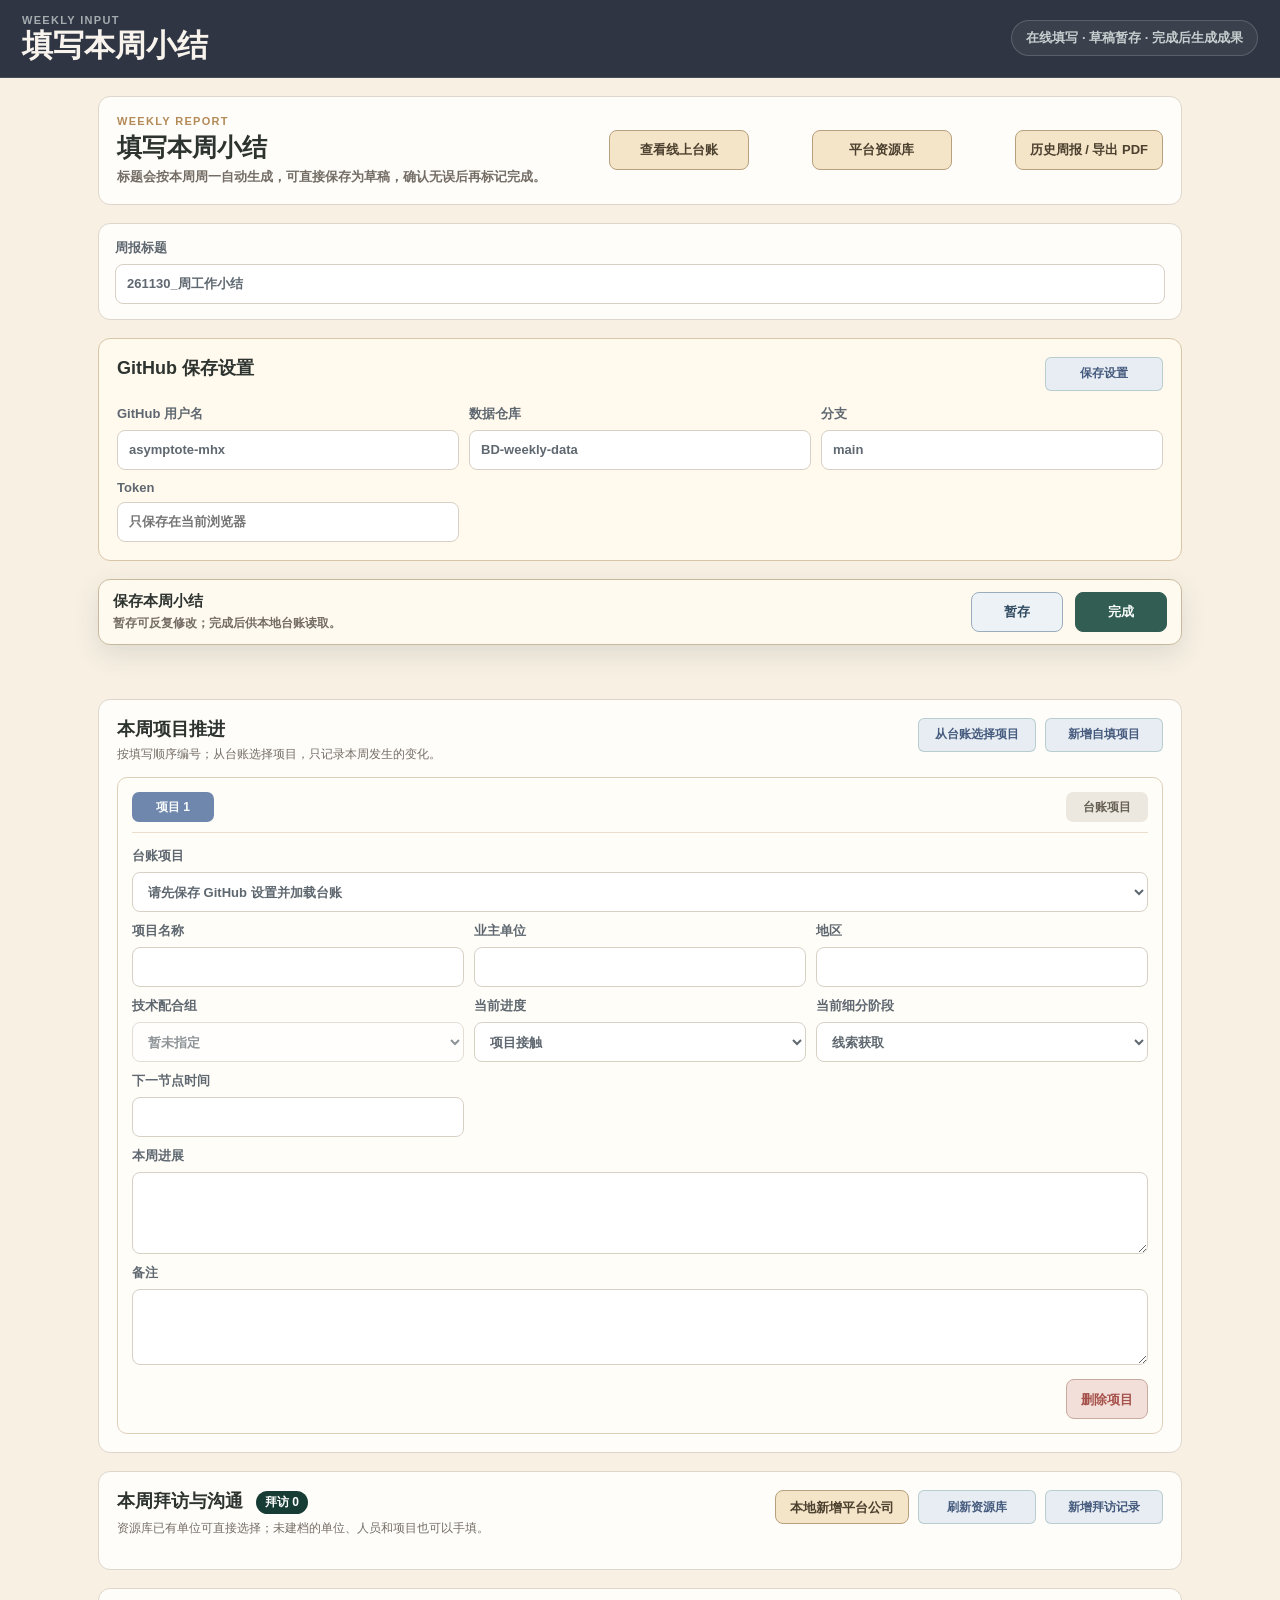
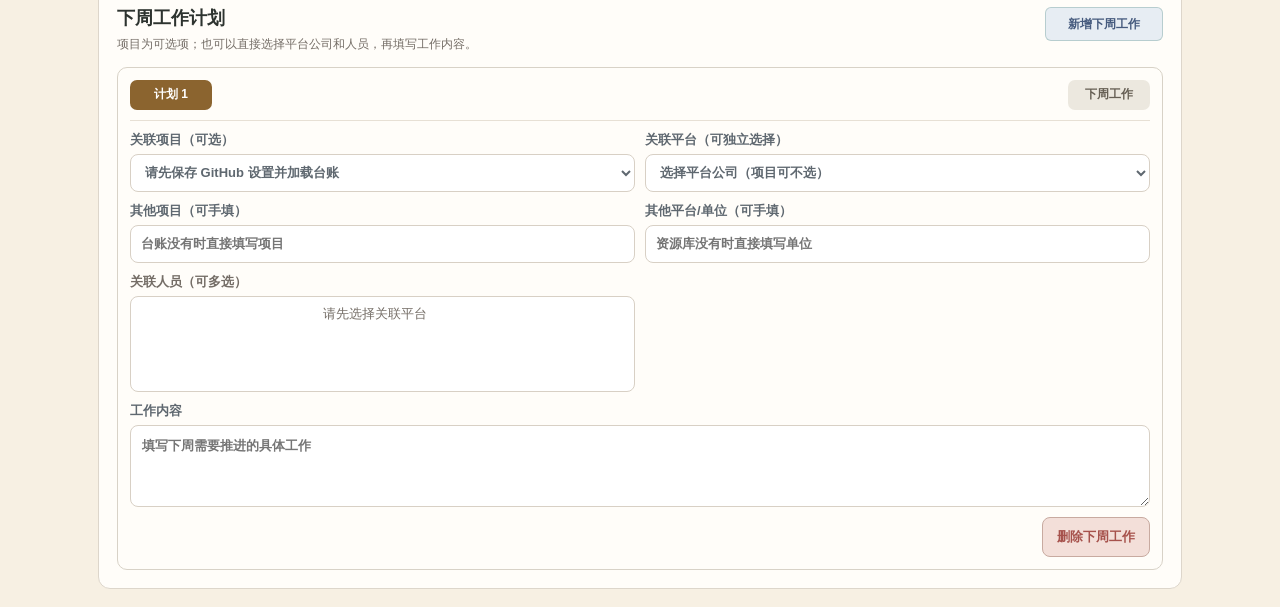
==== index.html @ ddab3a2d "chore: sync GitHub Pages files" ====
<!doctype html>
<html lang="zh-CN">
<head>
  <meta charset="utf-8">
  <meta name="viewport" content="width=device-width, initial-scale=1">
  <title>填写本周小结</title>
  <link rel="stylesheet" href="styles.css?v=20260827-visit-count-1">
</head>
<body class="weekly-input-page">
  <header class="app-topbar">
    <div>
      <p>Weekly Input</p>
      <strong>填写本周小结</strong>
    </div>
    <span>在线填写 · 草稿暂存 · 完成后生成成果</span>
  </header>

  <main class="weekly-page-shell">
    <section id="weeklyInputPanel" class="weekly-input-panel">
      <div class="weekly-input-header">
        <div>
          <p class="eyebrow">Weekly Report</p>
          <h1>填写本周小结</h1>
          <span>标题会按本周周一自动生成，可直接保存为草稿，确认无误后再标记完成。</span>
        </div>
        <a href="ledger.html" class="weekly-action-link">查看线上台账</a>
        <a href="resources.html" class="weekly-action-link">平台资源库</a>
        <a href="reports.html" class="weekly-action-link">历史周报 / 导出 PDF</a>
      </div>

      <label class="weekly-title-label">周报标题<input id="weeklyTitleInput" autocomplete="off"></label>

      <section id="githubSettingsPanel" class="weekly-form-section github-settings-panel">
        <div class="structured-header">
          <h2>GitHub 保存设置</h2>
          <button id="saveGithubSettingsButton" type="button">保存设置</button>
        </div>
        <div class="github-settings-grid">
          <label>GitHub 用户名<input id="githubOwnerInput" value="asymptote-mhx" autocomplete="username"></label>
          <label>数据仓库<input id="githubRepoInput" value="BD-weekly-data" autocomplete="off"></label>
          <label>分支<input id="githubBranchInput" value="main" autocomplete="off"></label>
          <label class="full-width">Token<input id="githubTokenInput" type="password" autocomplete="off" placeholder="只保存在当前浏览器"></label>
        </div>
      </section>

      <div class="weekly-form-actions">
        <div>
          <strong>保存本周小结</strong>
          <span>暂存可反复修改；完成后供本地台账读取。</span>
        </div>
        <button id="saveWeeklyDraftButton" type="button">暂存</button>
        <button id="completeWeeklyButton" type="button">完成</button>
      </div>
      <div id="weeklyFormResult" class="weekly-result" aria-live="polite"></div>

      <section class="weekly-form-section">
        <div class="structured-header">
          <div><h2>本周项目推进</h2><p>按填写顺序编号；从台账选择项目，只记录本周发生的变化。</p></div>
          <button id="addLedgerWeeklyProjectButton" type="button">从台账选择项目</button>
          <button id="addCustomWeeklyProjectButton" type="button">新增自填项目</button>
        </div>
        <div id="weeklyProjectRows" class="weekly-rows"></div>
      </section>

      <section class="weekly-form-section">
        <div class="structured-header">
          <div><h2>本周拜访与沟通 <span id="weeklyVisitCount" class="weekly-count-badge">拜访 0</span></h2><p>资源库已有单位可直接选择；未建档的单位、人员和项目也可以手填。</p></div>
          <a id="newPlatformCompanyLink" class="weekly-action-link" href="http://127.0.0.1:8798/resources.html" target="_blank" rel="noopener">本地新增平台公司</a>
          <button id="refreshWeeklyResourcesButton" type="button">刷新资源库</button>
          <button id="addWeeklyVisitButton" type="button">新增拜访记录</button>
        </div>
        <div id="weeklyVisitRows" class="weekly-rows"></div>
      </section>

      <section class="weekly-form-section">
        <div class="structured-header">
          <div><h2>下周工作计划</h2><p>项目为可选项；也可以直接选择平台公司和人员，再填写工作内容。</p></div>
          <button id="addWeeklyPlanButton" type="button">新增下周工作</button>
        </div>
        <div id="weeklyPlanRows" class="weekly-rows"></div>
      </section>
    </section>
  </main>

  <script src="platform_sorting.js?v=20260827-province-groups-1"></script>
  <script src="weekly_input.js?v=20260913-independent-project-1"></script>
</body>
</html>
---- styles.css ----
* {
  box-sizing: border-box;
}

:root {
  --bg: #f3f0ea;
  --bg-deep: #2f3542;
  --panel: #ffffff;
  --panel-soft: #f8fbff;
  --line: #d8d0c5;
  --line-strong: #a99f93;
  --text: #2d332f;
  --muted: #746d66;
  --accent: #6f86ad;
  --accent-strong: #465b7e;
  --accent-soft: #e7edf3;
  --gold: #b38a58;
  --contact: #6f86ad;
  --plan: #7f9c7a;
  --bid: #c9856b;
  --service: #9a7aa0;
  --danger: #a6524c;
  --warning: #b98958;
  --shadow: 0 24px 80px rgb(47 53 66 / 0.16);
  --shadow-soft: 0 12px 34px rgb(47 53 66 / 0.12);
}

body {
  margin: 0;
  height: 100vh;
  min-height: 100vh;
  overflow: hidden;
  background: var(--bg);
  color: var(--text);
  font-family: "Microsoft YaHei UI", "Microsoft YaHei", "PingFang SC", "Noto Sans SC", Arial, sans-serif;
  letter-spacing: 0;
}

/* Editable platform resource library */
.resource-page{overflow:hidden}.resource-shell{max-width:1500px;height:calc(100vh - 76px);margin:0 auto;padding:24px;display:flex;flex-direction:column;overflow:hidden}.resource-hero,.company-heading,.resource-section>header{display:flex;align-items:center;justify-content:space-between;gap:18px}.resource-hero{margin-bottom:18px}.resource-hero h1,.company-heading h2{margin:4px 0 6px}.resource-hero-actions{display:flex;align-items:flex-end;justify-content:flex-end;flex-wrap:wrap;gap:8px}.online-resource-actions{max-width:920px}.resource-token-field{display:grid;gap:5px;color:#706d65;font-size:12px}.resource-token-field input{min-width:150px;padding:9px 10px}.resource-token-field.short-field input{min-width:80px;width:90px}.resource-hero-actions button{width:auto;min-height:39px;white-space:nowrap}.resource-save-status{min-height:18px;margin:7px 0 0;color:#706d65;font-size:12px;font-weight:800}.resource-save-status.success{color:#23634f}.resource-save-status.error{color:#a43f3f}.resource-save-status.warning{color:#8a6124}.resource-layout{display:grid;grid-template-columns:minmax(340px,380px) minmax(0,1fr);gap:20px;align-items:stretch;flex:1;min-height:0}.resource-sidebar,.company-detail,.resource-section{border:1px solid #dedbd3;border-radius:16px;background:#fff}.resource-sidebar{display:flex;min-height:0;flex-direction:column;overflow:hidden;padding:18px}.resource-sidebar>input{margin-bottom:16px}.company-list{display:block;flex:1;min-height:0;overflow-y:auto;overscroll-behavior:contain;padding-right:7px;scrollbar-gutter:stable}.company-province-group{margin:0 0 12px;border:1px solid #ddd8ce;border-radius:12px;background:#fff;overflow:hidden}.company-province-group>summary{display:flex;justify-content:space-between;align-items:center;padding:13px 14px;background:#173c36;color:#fff;cursor:pointer;list-style:none}.company-province-group>summary::-webkit-details-marker{display:none}.company-province-group>summary strong:before{content:"＋";display:inline-block;width:22px}.company-province-group[open]>summary strong:before{content:"－"}.company-province-group>summary span{font-size:12px;opacity:.78}.company-province-body{padding:14px 12px 1px}.company-category-group{--category-color:#686868;--category-bg:#f4f2ee;--category-text:#333;display:grid;gap:8px;margin-bottom:18px}.company-category-group>header{display:grid;grid-template-columns:8px 1fr auto;gap:9px;align-items:center;padding:3px 2px 8px;border-bottom:2px solid var(--category-color);color:var(--category-color)}.company-category-group>header span{width:8px;height:8px;border-radius:2px;background:var(--category-color)}.company-category-group[data-category="政府部门"]{--category-color:#a12828;--category-bg:#fbf2f2;--category-text:#761b1b}.company-category-group[data-category="城投平台"]{--category-color:#c3640c;--category-bg:#fff7ed;--category-text:#844406}.company-category-group[data-category="开发商"]{--category-color:#238253;--category-bg:#f0f8f3;--category-text:#155c39}.company-category-group[data-category="高校"]{--category-color:#07819e;--category-bg:#eff9fb;--category-text:#075a6e}.company-category-group[data-category="设计院"]{--category-color:#345eb2;--category-bg:#f1f4fb;--category-text:#233f79}.company-category-group[data-category="施工单位"]{--category-color:#a54b21;--category-bg:#fbf3ef;--category-text:#753418}.company-category-group[data-category="资源方"]{--category-color:#7f3ca4;--category-bg:#f7f1fa;--category-text:#582671}.company-list-item{width:100%;border:1px solid #e4e0d8;border-left:4px solid var(--category-color);border-radius:10px;background:#fff;padding:12px;color:#39352f;text-align:left}.company-list-item.active{border-color:var(--category-color);background:var(--category-bg);color:var(--category-text)}.company-list-item strong,.company-list-item span{display:block}.company-list-item span{margin-top:4px;font-size:12px;opacity:.72}.company-detail{height:100%;min-height:0;overflow-y:auto;overscroll-behavior:contain;padding:24px;scrollbar-gutter:stable}.company-detail.empty-state{display:grid;place-items:center;color:#777}.company-actions{display:flex;gap:8px}.company-actions button{width:auto}.danger-button{border-color:#d7aaaa;background:#fff7f7;color:#9d2f2f}.category-badge{display:inline-block;margin-right:8px;border-radius:7px;background:#777;padding:4px 9px;color:#fff;font-size:12px;font-weight:800}.visit-age{display:inline-flex!important;width:max-content;margin:8px 0 0!important;border-radius:999px;background:#e7edf3;padding:6px 10px;color:#465b7e!important;font-size:12px!important;font-weight:900}.resource-metrics{display:grid;grid-template-columns:repeat(4,1fr);gap:10px;margin:20px 0}.resource-metrics div{border-radius:12px;background:#f5f3ed;padding:16px}.resource-metrics strong,.resource-metrics span{display:block}.resource-metrics strong{font-size:24px}.resource-metrics span{margin-top:4px;color:#706d65;font-size:12px}.resource-section{margin-top:16px;padding:20px}.resource-section h3{margin:0 0 4px}.resource-section header p{margin:0;color:#777;font-size:13px}.resource-section header button{width:auto}.mind-map{margin-top:20px}.mind-root{width:min(420px,90%);margin:0 auto 20px;border-radius:12px;background:#173c36;padding:15px 20px;color:#fff;text-align:center}.mind-root span,.mind-root strong{display:block}.mind-levels{display:grid;gap:10px}.mind-branch{display:grid;grid-template-columns:150px 1fr;gap:16px}.level-label{display:flex;align-items:center;gap:10px}.level-label b{display:grid;width:68px;height:40px;place-items:center;border-radius:999px;background:#70572e;color:#fff}.level-people{display:grid;grid-template-columns:repeat(auto-fit,minmax(210px,1fr));gap:9px}.mind-node{border:1px solid #dedbd3;border-radius:10px;background:#fff;padding:12px}.mind-node span,.mind-node small,.mind-node em{display:block}.mind-node small{margin-top:4px;color:#6d6a63}.mind-node em{margin-top:8px;color:#35665d;font-size:11px;font-style:normal}.empty-map{margin-top:18px;border-radius:12px;background:#f5f3ed;padding:30px;color:#777;text-align:center}#peopleEditor{margin-top:16px;border-top:1px solid #ddd8ce;padding-top:18px}.people-editor-toolbar,.resource-section footer{display:flex;align-items:center;justify-content:space-between;gap:10px}.people-editor-toolbar button,.resource-section footer button{width:auto}.person-editor-row{display:grid;grid-template-columns:repeat(4,1fr);gap:8px;margin:10px 0;border:1px solid #dedbd3;border-radius:10px;background:#f8f6f1;padding:12px}.person-editor-row input,.person-editor-row select{min-width:0}.assigned-projects{display:grid;gap:8px;margin-top:16px}.assigned-projects article{display:grid;grid-template-columns:1fr 1fr auto;gap:12px;align-items:center;border-radius:10px;background:#f5f3ed;padding:12px}.assigned-projects article button{width:auto}.assigned-project-link{color:var(--text);text-decoration:none}.assign-control{display:flex;gap:8px;margin-top:12px}.assign-control select{flex:1}.assign-control button{width:auto}.contact-timeline{display:grid;gap:10px;margin-top:16px}.contact-timeline article{display:grid;grid-template-columns:110px 1fr auto;gap:16px;align-items:start;border-left:3px solid #b89b64;border-radius:0 10px 10px 0;background:#f8f6f1;padding:10px 12px}.contact-timeline article.manual-contact{border-left-color:#35665d;background:#f2f7f5}.contact-timeline time{color:#70572e;font-weight:800}.contact-timeline strong,.contact-timeline span,.contact-timeline small{display:block}.contact-timeline span,.contact-timeline small{margin-top:3px;color:#706d65}.contact-actions{display:flex;gap:5px}.contact-actions button{width:auto;padding:5px 8px}.source-badge{border-radius:999px;background:#ece7dc;padding:4px 7px!important;color:#70572e!important;font-size:11px!important}.resource-dialog{width:min(760px,90vw);border:0;border-radius:16px;padding:0}.resource-dialog form{padding:22px}.resource-dialog header,.resource-dialog footer{display:flex;align-items:center;justify-content:space-between}.resource-dialog header button,.resource-dialog footer button{width:auto}.form-grid{display:grid;grid-template-columns:1fr 1fr;gap:12px;margin:18px 0}.form-grid label{display:grid;gap:5px;font-size:13px}.form-grid .wide{grid-column:1/-1}.muted{color:#777;font-size:13px}
@media(max-width:900px){.resource-page{overflow-y:auto}.resource-shell{height:auto;min-height:calc(100vh - 76px);overflow:visible}.resource-layout{grid-template-columns:1fr}.resource-sidebar,.company-detail{overflow:visible}.company-list{overflow:visible;min-height:120px}.resource-metrics{grid-template-columns:1fr 1fr}.mind-branch{grid-template-columns:1fr}.person-editor-row{grid-template-columns:1fr 1fr}.assigned-projects article{grid-template-columns:1fr}.resource-hero{align-items:flex-start;flex-direction:column}.online-resource-actions{justify-content:flex-start}.contact-timeline article{grid-template-columns:1fr}}

.online-resource-layout{display:grid;grid-template-columns:300px minmax(0,1fr);gap:18px;margin-top:18px}.online-resource-list,.online-resource-detail{background:#fff;border:1px solid #dedbd3;border-radius:16px;padding:18px}.online-resource-list>input{width:100%;box-sizing:border-box;padding:11px;margin-bottom:12px}.online-company-item{display:block;width:100%;border:0;border-radius:10px;background:#f5f3ed;padding:12px;text-align:left;margin-bottom:7px}.online-company-item.active{background:#173c36;color:#fff}.online-company-item strong,.online-company-item span{display:block}.online-company-item span{font-size:12px;opacity:.7;margin-top:4px}.online-resource-detail>header h2{margin:4px 0}.online-resource-detail>section{border-top:1px solid #dedbd3;margin-top:20px;padding-top:18px}.online-resource-metrics{display:grid;grid-template-columns:repeat(4,1fr);gap:9px;margin:18px 0}.online-resource-metrics div{background:#f5f3ed;border-radius:10px;padding:14px}.online-resource-metrics strong,.online-resource-metrics span{display:block}.online-resource-metrics strong{font-size:22px}.online-resource-metrics span{font-size:12px;color:#777}.online-mind-map{display:grid;grid-template-columns:170px 1fr;gap:18px;margin-top:16px}.online-mind-root{background:#173c36;color:white;padding:18px;border-radius:12px;height:max-content;font-weight:700}.online-mind-branch{border-left:2px solid #b9b09f;padding-left:18px;margin-bottom:15px}.online-mind-branch h4{margin:0 0 8px;color:#70572e}.online-mind-branch>div{display:grid;grid-template-columns:repeat(auto-fit,minmax(190px,1fr));gap:8px}.online-mind-node{border:1px solid #dedbd3;border-radius:10px;padding:12px}.online-mind-node span,.online-mind-node small,.online-mind-node em{display:block}.online-mind-node span{font-size:11px;color:#8a6b37}.online-mind-node small{color:#6d6a63;margin-top:4px}.online-mind-node em{font-size:11px;font-style:normal;color:#35665d;margin-top:8px}.online-project-grid{display:grid;grid-template-columns:repeat(auto-fit,minmax(230px,1fr));gap:9px}.online-project-grid article{background:#f5f3ed;border-radius:10px;padding:13px}.online-project-grid span,.online-project-grid small{display:block;margin-top:5px;color:#706d65}@media(max-width:800px){.online-resource-layout{grid-template-columns:1fr}.online-resource-metrics{grid-template-columns:1fr 1fr}.online-mind-map{grid-template-columns:1fr}}
.online-resource-list{height:calc(100vh - 150px);max-height:calc(100vh - 150px);min-height:0;overflow:hidden;display:flex;flex-direction:column}.online-resource-list #companyList{flex:1;min-height:0;overflow-y:auto;overscroll-behavior:contain;padding-right:7px;scrollbar-gutter:stable}.online-company-group{--category:#456b64;margin:0 0 16px;border-left:5px solid var(--category);padding-left:9px}.online-company-group h3{display:flex;justify-content:space-between;align-items:center;margin:0 0 7px;color:var(--category);font-size:13px}.online-company-group h3 small{font-weight:500;opacity:.75}.online-company-group .online-company-item{border-left:4px solid var(--category)}.online-company-group .online-company-item.active{background:var(--category);border-left-color:var(--category);color:#fff}.category-1{--category:#8e3b46}.category-2{--category:#235d78}.category-3{--category:#9a5a22}.category-4{--category:#5b4b8a}.category-5{--category:#2f766f}.category-6{--category:#59636f}.category-7{--category:#8a6a25}.category-8,.category-0{--category:#6f6f72}.online-category-tag{display:inline-block;background:var(--category);color:#fff;border-radius:999px;padding:5px 10px;font-size:12px;font-weight:700}.online-mind-branch.mind-rank-1{border-left-color:#8e3b46}.online-mind-branch.mind-rank-2{border-left-color:#9a5a22}.online-mind-branch.mind-rank-3{border-left-color:#235d78}.online-mind-branch.mind-rank-4{border-left-color:#2f766f}.online-contact-timeline{display:grid;gap:10px}.online-contact-timeline article{display:grid;grid-template-columns:105px minmax(0,1fr) auto;gap:14px;align-items:start;padding:13px;background:#f5f3ed;border-radius:10px}.online-contact-timeline time{font-weight:700;color:#173c36}.online-contact-timeline strong,.online-contact-timeline span,.online-contact-timeline small{display:block}.online-contact-timeline span,.online-contact-timeline small{margin-top:4px;color:#706d65}.online-contact-timeline p{margin:8px 0 0}.online-contact-timeline .source-badge{width:max-content;margin:0;color:#fff;background:#70572e;border-radius:999px;padding:4px 8px;font-size:11px}@media(max-width:800px){.online-resource-list{height:auto;max-height:none;overflow:visible}.online-resource-list #companyList{overflow:visible;padding-right:0}.online-contact-timeline article{grid-template-columns:1fr}.online-contact-timeline .source-badge{grid-row:1;justify-self:end}}
.online-province-group{margin:0 0 12px;border:1px solid #d8d4ca;border-radius:11px;background:#fff;overflow:hidden}.online-province-group>summary{display:flex;justify-content:space-between;align-items:center;padding:12px 13px;background:#173c36;color:#fff;cursor:pointer;list-style:none}.online-province-group>summary::-webkit-details-marker{display:none}.online-province-group>summary strong:before{content:"＋";display:inline-block;width:21px}.online-province-group[open]>summary strong:before{content:"－"}.online-province-group>summary span{font-size:12px;opacity:.78}.online-province-group>div{padding:13px 10px 1px}
.weekly-count-badge{display:inline-flex;align-items:center;margin-left:8px;padding:4px 9px;border-radius:999px;background:#173c36;color:#fff;font-size:12px;font-weight:800;vertical-align:middle;font-variant-numeric:tabular-nums}

button,
input,
select,
textarea {
  width: 100%;
  border: 1px solid var(--line);
  border-radius: 6px;
  background: #fff;
  color: inherit;
  font: inherit;
  line-height: 1.35;
  padding: 10px 11px;
}

button {
  cursor: pointer;
  font-weight: 800;
  transition: border-color .18s ease, background .18s ease, transform .18s ease, box-shadow .18s ease;
}

button:hover {
  border-color: var(--accent);
  box-shadow: 0 8px 20px rgb(111 134 173 / 0.18);
  transform: translateY(-1px);
}

button:active {
  transform: translateY(0);
}

input:focus,
select:focus,
textarea:focus,
button:focus-visible {
  border-color: var(--accent);
  box-shadow: 0 0 0 3px rgb(111 134 173 / 0.22);
  outline: none;
}

.app-topbar {
  display: flex;
  min-height: 76px;
  align-items: center;
  justify-content: space-between;
  border-bottom: 1px solid rgb(255 255 255 / 0.12);
  background: var(--bg-deep);
  color: #f8f4ed;
  padding: 14px 22px;
}

.app-topbar p {
  margin: 0 0 3px;
  color: rgb(238 246 243 / 0.62);
  font-size: 11px;
  font-weight: 900;
  letter-spacing: .12em;
  text-transform: uppercase;
}

.app-topbar strong {
  display: block;
  font-size: clamp(24px, 2.4vw, 34px);
  font-weight: 900;
  line-height: 1.1;
}

.app-topbar span {
  border: 1px solid rgb(255 255 255 / 0.16);
  border-radius: 999px;
  background: rgb(255 255 255 / 0.06);
  color: rgb(238 246 243 / 0.78);
  font-size: 13px;
  font-weight: 800;
  padding: 8px 14px;
}

.workbench-shell {
  display: grid;
  grid-template-columns: minmax(420px, 510px) minmax(0, 1fr);
  gap: 18px;
  height: calc(100vh - 76px);
  min-height: 0;
  padding: 18px;
}

.ledger-panel,
.detail-panel {
  display: flex;
  flex-direction: column;
  max-height: 100%;
  min-width: 0;
  overflow: hidden;
  border: 1px solid rgb(216 208 197 / 0.92);
  border-radius: 8px;
  background: rgb(255 255 255 / 0.94);
  box-shadow: var(--shadow);
}

.panel-header {
  display: grid;
  gap: 12px;
  padding: 14px;
  border-bottom: 1px solid var(--line);
  background: #f8f4ee;
}

.detail-header {
  grid-template-columns: minmax(0, 1fr) minmax(300px, 360px);
  align-items: end;
}

.eyebrow {
  margin: 0 0 6px;
  color: var(--gold);
  font-size: 11px;
  font-weight: 900;
  letter-spacing: .12em;
  text-transform: uppercase;
}

.panel-summary {
  margin: 8px 0 0;
  color: var(--muted);
  font-size: 13px;
  font-weight: 700;
}

h1,
h2,
h3,
h4 {
  margin: 0;
}

h1,
h2 {
  font-size: clamp(24px, 2.1vw, 31px);
  font-weight: 900;
  line-height: 1.15;
}

h3 {
  margin-bottom: 10px;
  font-size: 17px;
  font-weight: 900;
}

.filters {
  display: grid;
  grid-template-columns: repeat(3, minmax(0, 1fr));
  gap: 8px;
}

.new-project-button {
  width: auto;
  justify-self: start;
  border-color: var(--accent);
  background: var(--accent);
  color: #fff;
  padding: 9px 14px;
}

.weekly-workbench {
  display: grid;
  gap: 10px;
  border: 1px solid #d7c4ab;
  border-radius: 8px;
  background: #fffaf1;
  padding: 12px;
}

.weekly-workbench strong {
  display: block;
  color: #45523f;
  font-size: 15px;
  font-weight: 900;
}

.weekly-workbench span {
  display: block;
  margin-top: 3px;
  color: var(--muted);
  font-size: 12px;
  font-weight: 700;
}

.weekly-actions {
  display: grid;
  grid-template-columns: repeat(2, minmax(0, 1fr));
  gap: 8px;
}

.weekly-actions button,
.weekly-action-link {
  border-color: #b8a07e;
  background: #f4e5c9;
  color: #4c402f;
  font-size: 13px;
  padding: 9px 8px;
}

.weekly-action-link {
  display: inline-flex;
  min-height: 38px;
  align-items: center;
  justify-content: center;
  border: 1px solid #b8a07e;
  border-radius: 7px;
  font-weight: 900;
  text-align: center;
  text-decoration: none;
}

.weekly-actions button:hover,
.weekly-action-link:hover {
  transform: translateY(-1px);
}

.weekly-actions .weekly-action-link {
  border-color: #8e9a78;
  background: #dfe8d0;
  color: #3d5133;
}

.weekly-actions button:nth-child(2) {
  border-color: #9a7f8f;
  background: #eadbe3;
  color: #533d4a;
}

.weekly-actions button:nth-child(3) {
  border-color: #9c8870;
  background: #eee0cf;
  color: #55422e;
}

.weekly-result {
  min-height: 18px;
  color: var(--muted);
  font-size: 12px;
  font-weight: 800;
  line-height: 1.5;
}

.weekly-result.success {
  color: #3e6b46;
}

.weekly-result.error {
  color: var(--danger);
}

.weekly-result a {
  color: var(--accent-strong);
  font-weight: 900;
}

.weekly-input-page {
  height: auto;
  min-height: 100vh;
  overflow-x: hidden;
  overflow-y: auto;
  background: #f7f0e3;
}

.weekly-page-shell {
  max-width: 1120px;
  margin: 0 auto;
  padding: 18px;
}

.weekly-input-panel {
  display: grid;
  gap: 16px;
  border-bottom: 1px solid var(--line);
  background: #fffaf1;
  padding: 16px;
}

.weekly-input-header,
.weekly-form-actions {
  display: flex;
  align-items: center;
  justify-content: space-between;
  gap: 12px;
}

.weekly-form-actions {
  position: sticky;
  top: 10px;
  z-index: 10;
  border: 1px solid #c7af88;
  border-radius: 8px;
  background: #fff4dd;
  box-shadow: 0 10px 28px rgba(80, 56, 24, 0.12);
  padding: 12px;
}

.weekly-form-actions strong {
  display: block;
  color: var(--ink);
  font-size: 15px;
}

.weekly-form-actions span {
  display: block;
  margin-top: 4px;
  color: var(--muted);
  font-size: 12px;
  font-weight: 800;
}

.weekly-input-header h1 {
  margin: 0;
  color: var(--ink);
  font-size: 25px;
  line-height: 1.15;
}

.weekly-input-header span {
  display: block;
  margin-top: 6px;
  color: var(--muted);
  font-size: 13px;
  font-weight: 800;
}

.weekly-input-header button,
.weekly-form-actions button,
.weekly-input-header .weekly-action-link {
  width: auto;
  min-width: 140px;
}

.weekly-title-label {
  display: grid;
  gap: 7px;
  color: var(--muted);
  font-size: 13px;
  font-weight: 900;
}

.weekly-form-section {
  display: grid;
  gap: 10px;
}

.github-settings-panel {
  border: 1px solid #d8c6a8;
  border-radius: 8px;
  background: #fff7e8;
  padding: 12px;
}

.github-settings-grid {
  display: grid;
  grid-template-columns: repeat(3, minmax(0, 1fr));
  gap: 10px;
}

.github-settings-grid label {
  display: grid;
  gap: 7px;
  color: var(--muted);
  font-size: 13px;
  font-weight: 900;
}

.weekly-rows {
  display: grid;
  gap: 10px;
}

.weekly-row {
  display: grid;
  grid-template-columns: repeat(4, minmax(0, 1fr)) 76px;
  gap: 8px;
}

.weekly-project-row {
  display: grid;
  gap: 10px;
  border: 1px solid #dfd0ba;
  border-radius: 8px;
  background: #fffdf8;
  padding: 12px;
}

.weekly-project-card-heading {
  display: flex;
  align-items: center;
  justify-content: space-between;
  padding-bottom: 9px;
  border-bottom: 1px solid #eadfce;
}

.weekly-project-card-heading strong {
  display: inline-flex;
  min-width: 74px;
  justify-content: center;
  border-radius: 999px;
  background: var(--accent);
  color: #fff;
  padding: 6px 12px;
  font-size: 13px;
}

.weekly-project-card-heading span {
  color: var(--muted);
  font-size: 12px;
  font-weight: 800;
}

.weekly-visit-card {
  display: grid;
  gap: 10px;
  border: 1px solid #bfd4cc;
  border-radius: 8px;
  background: #f7fbf9;
  padding: 12px;
}

.weekly-visit-grid {
  display: grid;
  grid-template-columns: repeat(2, minmax(0, 1fr));
  gap: 10px;
}

.weekly-visit-grid label {
  display: grid;
  gap: 7px;
  color: var(--muted);
  font-size: 12px;
  font-weight: 900;
}

.weekly-visit-grid .full-width { grid-column: 1 / -1; }
.weekly-visit-grid small { color: var(--muted); font-weight: 500; }
.visit-multi { display: grid; min-width: 0; gap: 7px; color: var(--muted); font-size: 12px; font-weight: 900; }
.visit-multi-title { color: var(--muted); }
.visit-choice-list { display: grid; align-content: start; gap: 5px; min-height: 108px; max-height: 174px; overflow-y: auto; border: 1px solid var(--line); border-radius: 6px; background: #fff; padding: 7px; scrollbar-gutter: stable; }
.visit-choice-list .visit-choice { display: flex; grid-template-columns: none; align-items: flex-start; gap: 8px; border-radius: 5px; padding: 7px 8px; color: var(--text); cursor: pointer; font-size: 13px; font-weight: 700; }
.visit-choice-list .visit-choice:hover { background: var(--accent-soft); }
.visit-choice-list .visit-choice:has(input:checked) { background: #dfeee8; color: #214f43; }
.visit-choice-list .visit-choice input { flex: 0 0 auto; width: 17px; height: 17px; margin: 1px 0 0; padding: 0; accent-color: #35665d; }
.visit-choice-list .visit-choice span { min-width: 0; }
.visit-choice-list .visit-choice strong { display: block; overflow-wrap: anywhere; }
.visit-choice-list .visit-choice small { display: block; margin-top: 2px; color: var(--muted); font-size: 11px; }
.visit-choice-empty { align-self: center; justify-self: center; color: var(--muted); font-weight: 500; text-align: center; }

.weekly-project-grid {
  display: grid;
  grid-template-columns: repeat(3, minmax(0, 1fr));
  gap: 10px;
}

.weekly-project-grid label {
  display: grid;
  gap: 7px;
  color: var(--muted);
  font-size: 12px;
  font-weight: 900;
}

.weekly-project-grid .full-width {
  grid-column: 1 / -1;
}

.remove-weekly-project {
  width: auto;
  justify-self: end;
  border-color: #c8aaa0;
  background: #f3dfd9;
  color: var(--danger);
}

.weekly-work-items {
  display: grid;
  gap: 8px;
  border: 1px solid #e3d6c4;
  border-radius: 8px;
  background: #fffaf1;
  padding: 10px;
}

.weekly-work-header,
.weekly-work-item {
  display: grid;
  align-items: center;
  gap: 8px;
}

.weekly-work-header {
  grid-template-columns: minmax(0, 1fr) 42px;
}

.weekly-work-header strong {
  color: var(--text);
  font-size: 13px;
}

.weekly-work-header button {
  padding: 7px 0;
}

.weekly-work-list {
  display: grid;
  gap: 8px;
}

.weekly-work-item {
  grid-template-columns: 34px minmax(0, 1fr) 70px;
}

.weekly-plan-row {
  display: grid;
  gap: 12px;
  border: 1px solid #d8d2c7;
  border-radius: 10px;
  background: #fffdf9;
  padding: 14px;
}

.weekly-plan-heading {
  display: flex;
  align-items: center;
  justify-content: space-between;
  padding-bottom: 10px;
  border-bottom: 1px solid #e7e0d5;
}

.weekly-plan-heading .weekly-work-index,
.weekly-plan-heading span {
  display: inline-flex;
  min-width: 82px;
  min-height: 30px;
  align-items: center;
  justify-content: center;
  border-radius: 7px;
  padding: 0 10px;
  font-size: 12px;
  font-weight: 900;
}

.weekly-plan-heading .weekly-work-index {
  background: #8b642f;
  color: #fff;
}

.weekly-plan-heading span {
  background: #ece8df;
  color: #665f54;
}

.weekly-plan-grid {
  display: grid;
  grid-template-columns: repeat(2, minmax(0, 1fr));
  gap: 10px;
}

.weekly-plan-grid > label {
  display: grid;
  gap: 7px;
  color: #5f6870;
  font-size: 13px;
  font-weight: 800;
}

.weekly-plan-grid .full-width {
  grid-column: 1 / -1;
}

.plan-people-list {
  min-height: 96px;
  max-height: 150px;
}

.weekly-work-index {
  color: var(--gold);
  font-weight: 900;
  text-align: right;
}

/* Weekly input visual rhythm */
.weekly-input-panel {
  gap: 18px;
  border: 0;
  background: transparent;
  padding: 0;
}

.weekly-input-header {
  border: 1px solid #ddd6cb;
  border-radius: 12px;
  background: #fffdf9;
  padding: 18px;
}

.weekly-input-header h1,
.weekly-form-actions strong {
  color: var(--text);
}

.weekly-input-page button,
.weekly-input-page .weekly-action-link {
  width: auto;
  min-height: 40px;
  border-radius: 8px;
  padding: 0 14px;
  font-size: 13px;
  line-height: 1.2;
  white-space: nowrap;
}

.weekly-input-page input:not([type="checkbox"]),
.weekly-input-page select {
  min-height: 40px;
  border-radius: 8px;
  padding: 9px 11px;
  font-size: 13px;
}

.weekly-input-page textarea {
  min-height: 76px;
  border-radius: 8px;
  padding: 10px 11px;
  font-size: 13px;
  line-height: 1.55;
  resize: vertical;
}

.weekly-title-label {
  border: 1px solid #ddd6cb;
  border-radius: 12px;
  background: #fffdf9;
  padding: 15px 16px;
}

.weekly-form-section {
  gap: 14px;
  border: 1px solid #ddd6cb;
  border-radius: 12px;
  background: #fffdf9;
  padding: 18px;
}

.github-settings-panel {
  border-color: #d8c6a8;
  border-radius: 12px;
  background: #fff9ee;
  padding: 18px;
}

.weekly-input-page .structured-header {
  align-items: flex-start;
  flex-wrap: wrap;
  gap: 9px;
}

.weekly-input-page .structured-header > div {
  flex: 1 1 320px;
  margin-right: auto;
}

.weekly-input-page .structured-header > h2 {
  flex: 1 1 260px;
}

.weekly-input-page .structured-header h2 {
  color: var(--text);
  font-size: 18px;
  line-height: 1.25;
}

.weekly-input-page .structured-header p {
  margin: 5px 0 0;
  color: var(--muted);
  font-size: 12px;
  line-height: 1.5;
}

.weekly-input-page .structured-header button,
.weekly-input-page .structured-header .weekly-action-link {
  align-self: flex-start;
  flex: 0 0 auto;
  min-height: 34px;
  min-width: 118px;
}

.weekly-form-actions {
  top: 8px;
  border-color: #c8b99e;
  border-radius: 12px;
  background: #fffaf0;
  box-shadow: 0 10px 26px rgb(61 68 78 / 0.12);
  padding: 12px 14px;
}

.weekly-form-actions > div {
  flex: 1 1 280px;
}

#saveWeeklyDraftButton {
  min-width: 92px;
  border-color: #9bacbb;
  background: #edf2f6;
  color: #314b62;
}

#completeWeeklyButton {
  min-width: 92px;
  border-color: #315d52;
  background: #315d52;
  color: #f7fbf9;
}

.weekly-project-row,
.weekly-visit-card {
  gap: 14px;
  border-radius: 10px;
  padding: 14px;
}

.weekly-project-card-heading {
  min-height: 36px;
  padding-bottom: 10px;
}

.weekly-project-card-heading strong,
.weekly-project-card-heading span {
  display: inline-flex;
  min-width: 82px;
  min-height: 30px;
  align-items: center;
  justify-content: center;
  border-radius: 7px;
  padding: 0 10px;
  font-size: 12px;
  font-weight: 900;
}

.weekly-project-card-heading strong {
  background: var(--accent);
  color: #f8fbfa;
}

.weekly-project-card-heading span {
  background: #ece8df;
  color: #665f54;
}

.weekly-project-grid label,
.weekly-visit-grid label,
.github-settings-grid label,
.weekly-title-label,
.visit-multi {
  color: #5f6870;
  font-size: 13px;
  font-weight: 800;
}

.weekly-work-items {
  border-radius: 10px;
  background: #fffdf9;
  padding: 12px;
}

.remove-weekly-project {
  min-height: 38px;
  border-radius: 8px;
  padding-inline: 13px;
}

.visit-choice-list {
  border-radius: 8px;
  padding: 8px;
}

.visit-choice-list .visit-choice {
  min-height: 38px;
  border-radius: 7px;
  padding: 8px 9px;
}

.participant-choice-list {
  display: flex;
  min-height: 38px;
  flex-wrap: wrap;
  align-items: center;
  gap: 6px;
}

.weekly-visit-grid .participant-choice {
  display: inline-flex;
  width: auto;
  min-height: 34px;
  grid-template-columns: none;
  align-items: center;
  gap: 6px;
  border: 1px solid #cbd7d2;
  border-radius: 7px;
  background: #fff;
  padding: 6px 9px;
  color: var(--text);
  cursor: pointer;
  font-size: 13px;
  font-weight: 700;
}

.weekly-visit-grid .participant-choice:has(input:checked) {
  border-color: #7fa499;
  background: #dfeee8;
  color: #214f43;
}

.weekly-visit-grid .participant-choice input {
  width: 16px;
  height: 16px;
  margin: 0;
  padding: 0;
  accent-color: #35665d;
}


/* Compact high-frequency fields; long narrative fields stay multi-line. */
.weekly-visit-grid input:not([type="checkbox"]),
.weekly-visit-grid select,
.weekly-plan-grid input:not([type="checkbox"]),
.weekly-plan-grid select {
  min-height: 38px;
  padding: 7px 10px;
}

.weekly-visit-grid label,
.weekly-plan-grid > label,
.weekly-visit-grid .visit-multi,
.weekly-plan-grid .visit-multi {
  gap: 5px;
}

.weekly-visit-card,
.weekly-plan-row {
  gap: 10px;
  padding: 12px;
}

@media (max-width: 920px) {
  .weekly-row,
  .github-settings-grid,
  .weekly-project-grid,
  .weekly-visit-grid,
  .weekly-plan-grid {
    grid-template-columns: 1fr;
  }

  .weekly-visit-grid .full-width,
  .weekly-plan-grid .full-width { grid-column: auto; }

  .weekly-form-actions,
  .weekly-input-header {
    align-items: stretch;
    flex-direction: column;
  }

  .weekly-input-header button,
  .weekly-input-header .weekly-action-link,
  .weekly-form-actions button,
  .weekly-input-page .structured-header button,
  .weekly-input-page .structured-header .weekly-action-link {
    width: 100%;
  }
}

.file-open-warning {
  max-width: 680px;
  margin: 12vh auto;
  border: 1px solid var(--line);
  border-radius: 8px;
  background: #fffdf9;
  box-shadow: var(--shadow-soft);
  padding: 28px;
}

.file-open-warning p {
  color: var(--muted);
  font-weight: 700;
  line-height: 1.7;
}

.file-open-warning a {
  color: var(--accent-strong);
  font-weight: 900;
}

.ledger-view-page {
  height: auto;
  min-height: 100vh;
  overflow-x: hidden;
  overflow-y: auto;
}

.ledger-view-shell {
  display: grid;
  gap: 16px;
  min-height: calc(100vh - 76px);
  padding: 18px;
}

.ledger-view-toolbar {
  display: grid;
  gap: 12px;
  border: 1px solid var(--line);
  border-radius: 8px;
  background: #fffaf1;
  box-shadow: var(--shadow-soft);
  padding: 14px;
}

.ledger-view-toolbar h1 {
  margin-bottom: 6px;
}

.ledger-view-toolbar span {
  color: var(--muted);
  font-size: 13px;
  font-weight: 800;
}

.ledger-view-actions {
  display: grid;
  grid-template-columns: repeat(4, minmax(130px, 180px));
  gap: 9px;
}

.ledger-view-main {
  display: grid;
  grid-template-columns: minmax(410px, 500px) minmax(0, 1fr);
  gap: 16px;
  min-height: 620px;
}

.ledger-view-list-panel,
.ledger-view-detail-panel {
  min-height: 0;
  border: 1px solid var(--line);
  border-radius: 8px;
  background: rgb(255 255 255 / 0.94);
  box-shadow: var(--shadow-soft);
  overflow: hidden;
}

.ledger-view-list-panel {
  display: flex;
  flex-direction: column;
}

.ledger-view-filters {
  display: grid;
  grid-template-columns: repeat(3, minmax(0, 1fr));
  gap: 8px;
  border-bottom: 1px solid var(--line);
  background: #f8f4ee;
  padding: 12px;
}

.ledger-view-filters input {
  grid-column: 1 / -1;
}

.ledger-view-project-list {
  flex: 1;
}

.ledger-view-detail-panel {
  overflow: auto;
}

.ledger-view-structured-list {
  display: grid;
  gap: 8px;
}

.ledger-view-structured-list pre {
  margin: 0;
  overflow: auto;
  border: 1px solid var(--line);
  border-radius: 6px;
  background: #fffdf9;
  color: #2a3b36;
  font: 12px/1.55 Consolas, "Microsoft YaHei UI", monospace;
  padding: 10px;
  white-space: pre-wrap;
}

.ledger-visual-section {
  display: grid;
  gap: 10px;
  border: 1px solid var(--line);
  border-radius: 8px;
  background: #fffdf9;
  padding: 12px;
}

.ledger-visual-header {
  display: flex;
  align-items: center;
  justify-content: space-between;
  gap: 12px;
}

.ledger-visual-header h4 {
  color: var(--text);
  font-size: 14px;
  font-weight: 900;
}

.ledger-visual-header span {
  color: var(--muted);
  font-size: 12px;
  font-weight: 900;
}

.ledger-person-grid,
.ledger-competitor-grid {
  display: grid;
  grid-template-columns: repeat(2, minmax(0, 1fr));
  gap: 10px;
}

.ledger-person-card,
.ledger-event-card,
.ledger-competitor-card {
  display: grid;
  gap: 8px;
  border: 1px solid rgb(16 35 63 / 0.10);
  border-radius: 8px;
  background: #fff;
  padding: 11px;
}

.ledger-person-topline {
  display: flex;
  align-items: flex-start;
  justify-content: space-between;
  gap: 10px;
}

.ledger-person-topline strong,
.ledger-competitor-card strong {
  color: #263834;
  font-size: 15px;
  font-weight: 900;
}

.ledger-person-topline span {
  flex: 0 0 auto;
  border: 1px solid #d7c8b4;
  border-radius: 999px;
  background: #f8f4eb;
  color: #6f5a3c;
  font-size: 11px;
  font-weight: 900;
  padding: 3px 8px;
}

.ledger-person-card p,
.ledger-event-card p,
.ledger-competitor-card p {
  margin: 0;
  color: var(--muted);
  font-size: 12px;
  font-weight: 800;
  line-height: 1.55;
}

.ledger-person-metrics {
  display: grid;
  grid-template-columns: repeat(2, minmax(0, 1fr));
  gap: 8px;
}

.ledger-person-metrics div {
  border: 1px solid var(--line);
  border-radius: 7px;
  background: #f8fbff;
  padding: 8px;
}

.ledger-person-metrics b {
  display: block;
  color: var(--accent-strong);
  font-size: 17px;
  font-weight: 900;
}

.ledger-person-metrics span {
  color: var(--muted);
  font-size: 11px;
  font-weight: 900;
}

.ledger-info-pills {
  display: flex;
  flex-wrap: wrap;
  gap: 6px;
}

.ledger-info-pill {
  display: inline-flex;
  max-width: 100%;
  gap: 5px;
  border: 1px solid #d8d0c5;
  border-radius: 999px;
  background: #fffaf1;
  color: #544b42;
  font-size: 11px;
  font-weight: 850;
  padding: 4px 8px;
}

.ledger-info-pill b {
  color: var(--gold);
  font-weight: 900;
}

.ledger-event-list {
  display: grid;
  gap: 8px;
}

.ledger-event-card {
  grid-template-columns: 120px minmax(0, 1fr);
  align-items: start;
}

.ledger-event-card span,
.ledger-competitor-card span {
  color: var(--gold);
  font-size: 12px;
  font-weight: 900;
}

.filters select,
.edit-form input,
.edit-form select,
.edit-form textarea,
.detail-form textarea {
  background: #fffdf9;
  color: #2d332f;
  font-size: 14px;
}

.project-list {
  display: grid;
  align-content: start;
  flex: 1;
  gap: 10px;
  min-height: 0;
  overflow: auto;
  padding: 14px;
}

.detail-panel {
  overflow: auto;
}

.project-list::-webkit-scrollbar,
.timeline::-webkit-scrollbar {
  height: 8px;
  width: 8px;
}

.project-list::-webkit-scrollbar-thumb,
.timeline::-webkit-scrollbar-thumb {
  border-radius: 999px;
  background: #b9c7c0;
}

.project-card {
  display: grid;
  grid-template-columns: 78px minmax(0, 1fr);
  gap: 10px;
  align-items: stretch;
  border: 2px solid var(--line);
  border-left: 8px solid transparent;
  border-radius: 8px;
  background: #fff;
  padding: 9px;
  text-align: left;
  box-shadow: 0 10px 24px rgb(16 20 63 / 0.07);
}

.project-card:hover {
  background: #ffffff;
  border-color: var(--line-strong);
}

.project-card.active {
  box-shadow: 0 0 0 4px rgb(47 53 66 / 0.11), 0 18px 42px rgb(47 53 66 / 0.18);
  transform: translateY(-1px);
}

.stage-contact-card {
  border-color: rgb(111 134 173 / 0.90);
  border-left-color: var(--contact);
  background: #e4e9ef;
}

.stage-plan-card {
  border-color: rgb(127 156 122 / 0.92);
  border-left-color: var(--plan);
  background: #e2eadf;
}

.stage-bid-card {
  border-color: rgb(201 133 107 / 0.94);
  border-left-color: var(--bid);
  background: #efdcd2;
}

.stage-service-card {
  border-color: rgb(154 122 160 / 0.92);
  border-left-color: var(--service);
  background: #e9dfe9;
}

.stage-block {
  display: flex;
  min-height: 52px;
  align-items: center;
  justify-content: center;
  border-radius: 6px;
  color: #fff;
  font-size: 13px;
  font-weight: 900;
  line-height: 1.22;
  padding: 8px;
  text-align: center;
}

.stage-contact {
  background: #6f86ad;
  box-shadow: 0 8px 16px rgb(111 134 173 / 0.24);
}

.stage-plan {
  background: #7f9c7a;
  box-shadow: 0 8px 16px rgb(127 156 122 / 0.22);
}

.stage-bid {
  background: #c9856b;
  box-shadow: 0 8px 16px rgb(201 133 107 / 0.24);
}

.stage-service {
  background: #9a7aa0;
  box-shadow: 0 8px 16px rgb(154 122 160 / 0.24);
}

.project-card-topline {
  display: flex;
  gap: 10px;
  align-items: flex-start;
  justify-content: space-between;
}

.project-card-topline em {
  flex: 0 0 auto;
  border: 1px solid rgb(16 35 63 / 0.12);
  border-radius: 999px;
  background: rgb(255 255 255 / 0.72);
  color: #10233f;
  font-size: 11px;
  font-style: normal;
  font-weight: 900;
  padding: 3px 8px;
}

.project-name {
  display: block;
  margin-bottom: 6px;
  overflow: hidden;
  text-overflow: ellipsis;
  white-space: nowrap;
  font-size: 15px;
  font-weight: 900;
  line-height: 1.28;
}

.stage-contact-card .project-name {
  color: #334d76;
}

.stage-plan-card .project-name {
  color: #4e7049;
}

.stage-bid-card .project-name {
  color: #8d4e3a;
}

.stage-service-card .project-name {
  color: #6d4b74;
}

.project-meta {
  display: grid;
  grid-template-columns: 1fr 1fr;
  gap: 4px 8px;
  color: var(--muted);
  font-size: 11px;
  font-weight: 700;
}

.project-meta span {
  overflow: hidden;
  text-overflow: ellipsis;
  white-space: nowrap;
}

.project-next {
  display: none;
  margin-top: 7px;
  color: #263834;
  font-size: 12px;
  font-weight: 650;
  line-height: 1.5;
  overflow: hidden;
  text-overflow: ellipsis;
  white-space: nowrap;
}

.duplicate-badge {
  display: inline-flex;
  max-width: 100%;
  border: 1px solid rgb(245 159 0 / 0.45);
  border-radius: 999px;
  background: #fff4d8;
  color: #935500;
  font-size: 11px;
  font-weight: 900;
  margin: 0 0 8px;
  overflow: hidden;
  padding: 4px 8px;
  text-overflow: ellipsis;
  white-space: nowrap;
}

.duplicate-alert {
  display: grid;
  gap: 6px;
  border: 1px solid rgb(245 159 0 / 0.45);
  border-radius: 8px;
  background: #fff4d8;
  color: #703f00;
  margin-bottom: 14px;
  padding: 12px 14px;
}

.duplicate-alert strong {
  font-size: 13px;
  font-weight: 900;
}

.duplicate-alert span {
  font-size: 13px;
  font-weight: 700;
}

.detail-body,
.edit-form {
  padding: 18px;
}

.metrics {
  display: grid;
  grid-template-columns: repeat(4, minmax(0, 1fr));
  gap: 10px;
  margin-bottom: 13px;
}

.metric,
.work-item,
.empty-state,
.detail-grid div {
  border: 1px solid var(--line);
  border-radius: 8px;
  background: var(--panel-soft);
  padding: 13px;
}

.metric {
  background: #fffdf9;
}

.metric strong,
.detail-grid strong {
  display: block;
  margin-bottom: 6px;
  overflow-wrap: anywhere;
  color: #12231f;
  font-size: 17px;
  font-weight: 900;
}

.metric span,
.detail-grid span {
  color: var(--muted);
  font-size: 12px;
  font-weight: 800;
}

.detail-grid {
  display: grid;
  grid-template-columns: repeat(4, minmax(0, 1fr));
  gap: 10px;
  margin-bottom: 17px;
}

.timeline {
  display: grid;
  grid-template-columns: repeat(12, minmax(92px, 1fr));
  gap: 8px;
  margin: 9px 0 20px;
  overflow-x: auto;
  padding-bottom: 5px;
}

.timeline-node {
  border: 1px solid var(--line);
  border-radius: 6px;
  background: #fff;
  color: var(--muted);
  font-size: 12px;
  font-weight: 800;
  line-height: 1.25;
  min-height: 58px;
  padding: 10px;
}

.timeline-node.current {
  border-color: var(--accent);
  background: var(--accent-soft);
  color: var(--accent-strong);
  box-shadow: inset 0 0 0 1px rgb(15 93 80 / 0.10);
}

.work-item {
  min-height: 104px;
  color: #243732;
  font-size: 14px;
  line-height: 1.65;
  overflow-wrap: anywhere;
  white-space: pre-wrap;
}

.sync-notice {
  margin: 0 18px 12px;
  border: 1px solid var(--line);
  border-radius: 6px;
  font-size: 13px;
  font-weight: 800;
  padding: 11px 13px;
}

.sync-notice.info {
  background: #edf7f4;
  border-color: #bddbd2;
  color: var(--accent-strong);
}

.sync-notice.success {
  background: #edf8f1;
  border-color: #b9e0c7;
  color: #1f643c;
}

.sync-notice.error {
  background: #fff6ef;
  border-color: #f3caa9;
  color: var(--danger);
}

.detail-actions {
  display: grid;
  grid-template-columns: repeat(3, 1fr);
  gap: 9px;
}

.detail-actions button,
.submit-button {
  background: var(--accent);
  border-color: var(--accent);
  color: #fff;
}

.detail-actions button:nth-child(2) {
  background: #fff;
  color: var(--accent-strong);
}

.edit-form {
  display: grid;
  grid-template-columns: 1fr 1fr;
  gap: 13px;
  border-top: 1px solid var(--line);
  background: #fffdf9;
}

.edit-form label,
.detail-form label {
  display: grid;
  gap: 7px;
  color: var(--muted);
  font-size: 13px;
  font-weight: 850;
}

.form-section-title {
  grid-column: 1 / -1;
  border-top: 1px solid var(--line);
  color: var(--text);
  font-size: 15px;
  font-weight: 900;
  padding-top: 13px;
}

.form-section-title:first-child {
  border-top: 0;
  padding-top: 0;
}

.edit-form .full-width,
.submit-button {
  grid-column: 1 / -1;
}

.danger-actions {
  display: grid;
  grid-template-columns: repeat(4, minmax(0, 1fr));
  gap: 9px;
  border-top: 1px solid var(--line);
  padding-top: 13px;
}

.danger-actions button {
  background: #fff7e8;
  border-color: #f3c46a;
  color: #7c4b00;
}

.danger-actions button:hover {
  border-color: var(--warning);
}

.danger-actions button:nth-child(3) {
  background: #fff0ee;
  border-color: #f2b0aa;
  color: var(--danger);
}

.hidden,
.edit-form.hidden,
.private-panel.hidden,
.export-panel.hidden {
  display: none;
}

.private-panel,
.export-panel {
  border-top: 1px solid var(--line);
  background: #fbfdfb;
  padding: 16px;
}

.private-panel h3 {
  margin-bottom: 13px;
}

.detail-chain-preview {
  display: grid;
  gap: 10px;
  margin-bottom: 15px;
}

.chain-section {
  border: 1px solid var(--line);
  border-radius: 8px;
  background: #fff;
  padding: 13px;
  box-shadow: 0 1px 0 rgb(21 35 31 / 0.04);
}

.chain-section h4 {
  margin-bottom: 8px;
  color: var(--text);
  font-size: 14px;
  font-weight: 900;
}

.chain-section p {
  color: #2a3b36;
  font-size: 13px;
  line-height: 1.62;
  overflow-wrap: anywhere;
  white-space: pre-wrap;
}

.chain-section.is-empty {
  background: #f7faf8;
}

.chain-section.is-empty p {
  color: var(--muted);
}

.detail-form {
  display: grid;
  gap: 13px;
  border-top: 1px solid var(--line);
  padding-top: 15px;
}

.detail-form textarea,
.edit-form textarea {
  resize: vertical;
}

.auto-summary-section {
  display: grid;
  gap: 9px;
  border: 1px solid rgb(16 35 63 / 0.12);
  border-radius: 8px;
  background: #fbf7f1;
  padding: 12px;
}

.auto-summary-header {
  display: flex;
  align-items: center;
  justify-content: space-between;
  gap: 12px;
}

.auto-summary-header h4 {
  color: var(--text);
  font-size: 14px;
  font-weight: 900;
}

.auto-summary-header button {
  min-height: 34px;
  border-radius: 6px;
  background: #ece4d6;
  border-color: #cbbda9;
  color: #6f5a3c;
  font-size: 12px;
  font-weight: 900;
}

.auto-summary {
  min-height: 44px;
  white-space: pre-wrap;
  line-height: 1.65;
  color: var(--text);
  background: #fffefa;
  border: 1px solid rgb(16 35 63 / 0.08);
  border-radius: 7px;
  padding: 10px 11px;
}

.structured-section {
  display: grid;
  gap: 10px;
  border: 1px solid var(--line);
  border-radius: 8px;
  background: #fffdf9;
  padding: 12px;
}

.structured-header {
  display: flex;
  align-items: center;
  justify-content: space-between;
  gap: 12px;
}

.structured-header h4 {
  color: var(--text);
  font-size: 14px;
  font-weight: 900;
}

.structured-header button,
.structured-row button {
  min-height: 34px;
  border-radius: 6px;
  font-size: 12px;
}

.structured-header button {
  background: var(--accent-soft);
  border-color: rgb(15 93 80 / 0.22);
  color: var(--accent-strong);
  font-weight: 900;
}

.structured-rows {
  display: grid;
  gap: 8px;
}

.structured-row {
  display: grid;
  gap: 8px;
  align-items: center;
  border: 1px solid rgb(16 35 63 / 0.09);
  border-radius: 8px;
  background: #fff;
  padding: 9px;
}

.person-row {
  grid-template-columns: auto 1fr 1fr 1.05fr 1.1fr 0.8fr 0.9fr 1.25fr auto auto auto;
}

.marketing-row {
  grid-template-columns: auto 0.9fr 2fr auto auto auto;
}

.competitor-row {
  grid-template-columns: auto 1fr 1.2fr 1.5fr auto auto auto;
}

.structured-row button {
  background: #fff0ee;
  border-color: #f2b0aa;
  color: var(--danger);
  font-weight: 900;
}

.structured-row.is-dragging {
  opacity: 0.52;
  border-color: #9f8f77;
}

.structured-row .drag-handle {
  cursor: grab;
  background: #f4eee4;
  border-color: #d7c8b4;
  color: #6f5a3c;
  min-width: 48px;
}

.structured-row .move-button {
  background: #f8f4eb;
  border-color: #d7c8b4;
  color: #6f5a3c;
  min-width: 44px;
}

.structured-row .drag-handle:active {
  cursor: grabbing;
}

.export-actions {
  display: grid;
  grid-template-columns: repeat(2, minmax(0, 1fr));
  gap: 9px;
}

.export-result {
  margin-top: 12px;
  color: var(--accent);
  font-weight: 900;
}

.export-result a {
  color: inherit;
}

@media (max-width: 1080px) {
  body {
    height: auto;
    overflow: auto;
  }

  .workbench-shell {
    grid-template-columns: 1fr;
    height: auto;
    padding: 14px;
  }

  .ledger-view-main {
    grid-template-columns: 1fr;
  }

  .project-list {
    max-height: 68vh;
  }

  .detail-header,
  .metrics,
  .detail-grid,
  .ledger-person-grid,
  .ledger-competitor-grid,
  .edit-form,
  .danger-actions,
  .export-actions {
    grid-template-columns: 1fr;
  }
}

@media (max-width: 640px) {
  .app-topbar {
    align-items: flex-start;
    flex-direction: column;
    gap: 10px;
  }

  .filters,
  .ledger-view-filters,
  .ledger-view-actions,
  .ledger-event-card,
  .detail-actions,
  .project-card,
  .project-meta {
    grid-template-columns: 1fr;
  }

  .stage-block {
    min-height: 50px;
  }
}
.ledger-platform-section{margin:14px 0;border:1px solid #d8dfe8;border-radius:12px;background:#f8fafc;padding:14px}.ledger-platform-section header{display:flex;align-items:center;justify-content:space-between;gap:12px}.ledger-platform-section h4,.ledger-platform-section p{margin:0}.ledger-platform-section header a{font-size:12px;font-weight:800;color:#315d87}.ledger-platform-section p{margin-top:9px;color:#6b7683;font-size:12px}.ledger-platform-tags{display:flex;flex-wrap:wrap;gap:8px;margin-top:10px}.ledger-platform-tags a{border:1px solid #b8c7d8;border-radius:999px;background:#eaf0f7;color:#344f70;padding:6px 10px;font-size:12px;font-weight:800;text-decoration:none}.ledger-platform-tags span{color:#6b7683;font-size:12px}.online-project-link{color:inherit;text-decoration:none}.online-project-link:hover article{border-color:#7891ae;background:#f1f6fb}

.ledger-record-actions{display:flex;gap:8px;align-items:center}.ledger-record-actions button{width:auto}.ledger-editor-dialog{width:min(1060px,94vw);max-height:90vh}.ledger-editor-dialog form{max-height:90vh;overflow:auto}.ledger-editor-fields{display:grid;gap:18px;margin:18px 0}.ledger-editor-group{border:1px solid #dedbd3;border-radius:12px;background:#faf9f6;padding:16px}.ledger-editor-group h3{margin:0 0 12px}.ledger-editor-grid{display:grid;grid-template-columns:repeat(3,minmax(0,1fr));gap:12px}.ledger-editor-grid label{display:grid;gap:5px;font-size:13px}.ledger-editor-grid .wide{grid-column:1/-1}.ledger-editor-grid textarea{min-height:86px;resize:vertical}.ledger-progress-section{margin:16px 0;border:1px solid #dedbd3;border-radius:12px;background:#fff;padding:16px}.ledger-progress-section>header{display:flex;align-items:center;justify-content:space-between;gap:12px}.ledger-progress-section>header h4{margin:0}.ledger-progress-section>header button{width:auto}.ledger-progress-list{display:grid;gap:9px;margin-top:12px}.ledger-progress-item{display:grid;grid-template-columns:110px minmax(0,1fr) auto;gap:12px;align-items:start;border-left:3px solid #35665d;border-radius:0 9px 9px 0;background:#f5f7f6;padding:11px 12px}.ledger-progress-item time{font-weight:800;color:#35665d}.ledger-progress-item strong,.ledger-progress-item span{display:block}.ledger-progress-item p{white-space:pre-wrap;margin:5px 0 0}.ledger-progress-item span{margin-top:5px;color:#706d65;font-size:12px}.ledger-progress-item div:last-child{display:flex;gap:5px}.ledger-progress-item button{width:auto;padding:5px 8px}.ledger-master-warning{border-radius:9px;background:#fff4d8;padding:10px 12px;color:#76561f;font-size:12px;font-weight:700}
@media(max-width:900px){.ledger-editor-grid{grid-template-columns:1fr 1fr}.ledger-progress-item{grid-template-columns:1fr}.ledger-record-actions{flex-wrap:wrap}}@media(max-width:620px){.ledger-editor-grid{grid-template-columns:1fr}.ledger-editor-grid .wide{grid-column:auto}}
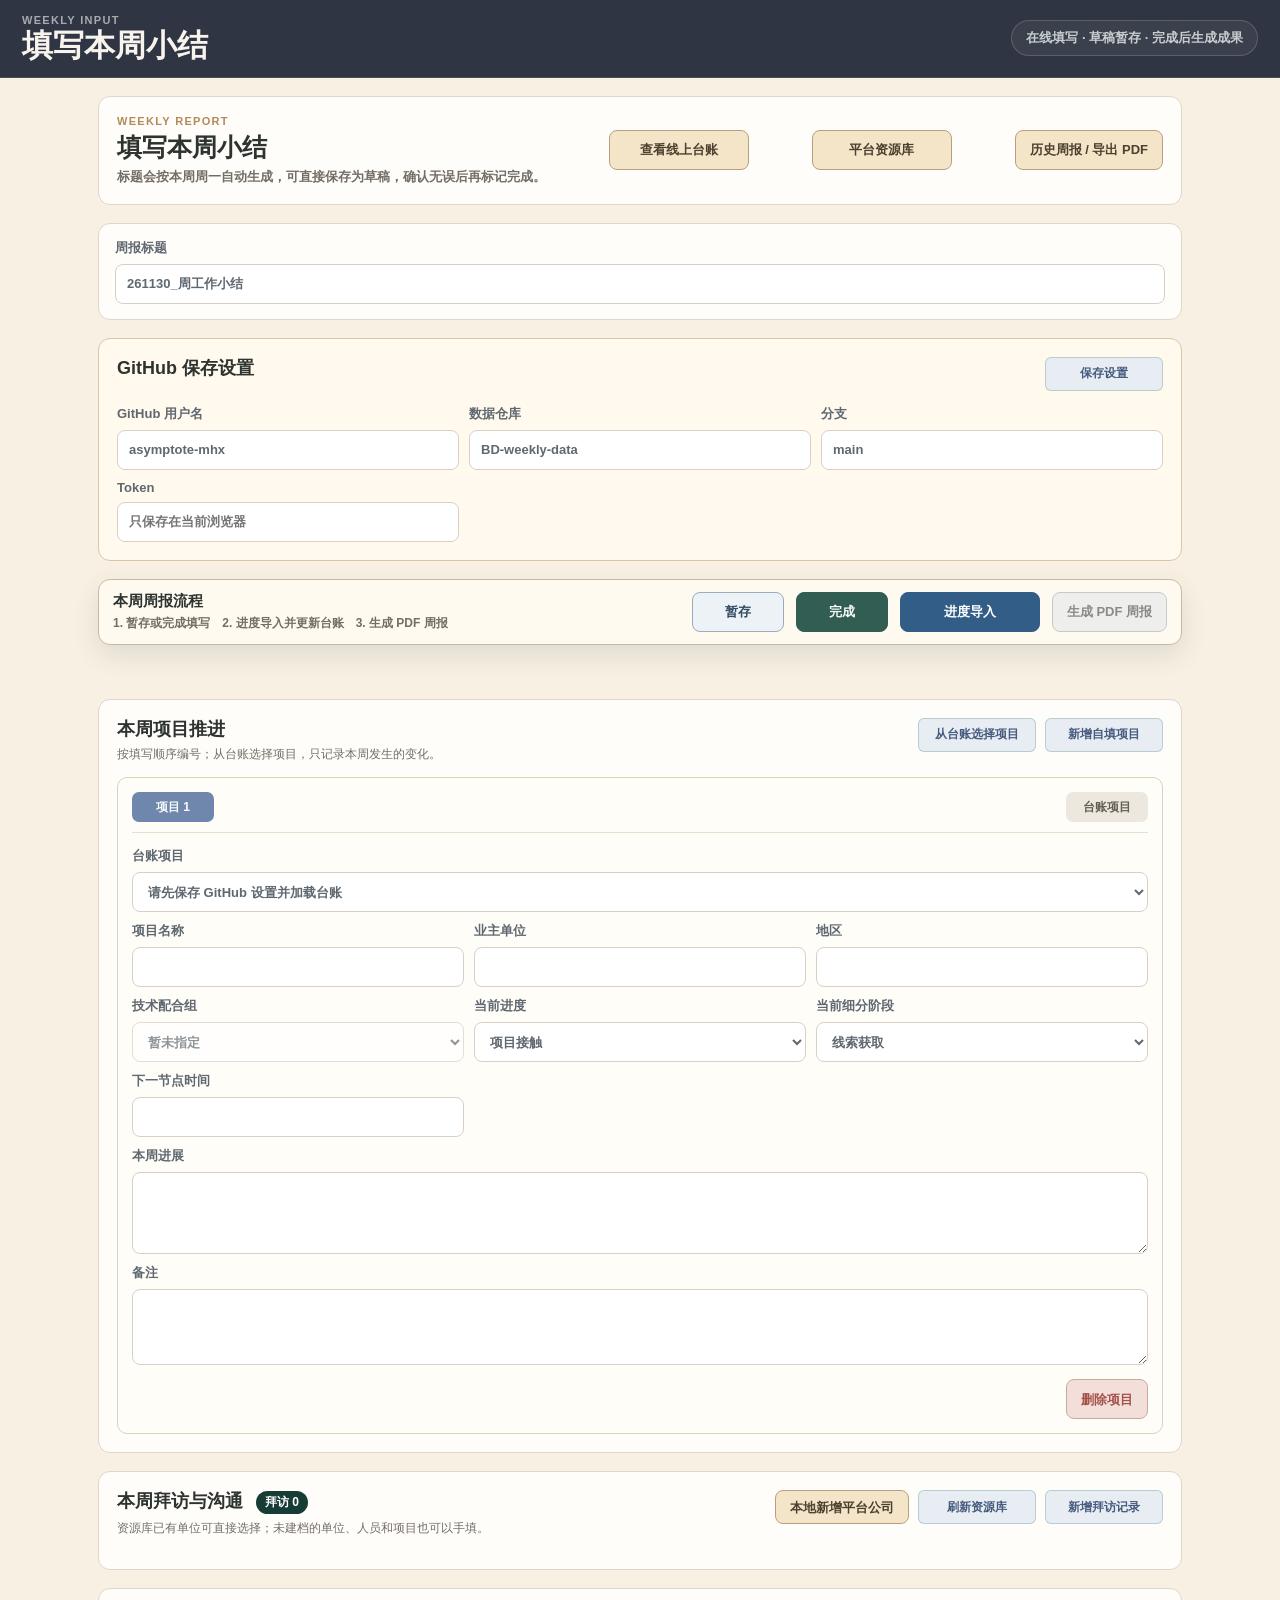
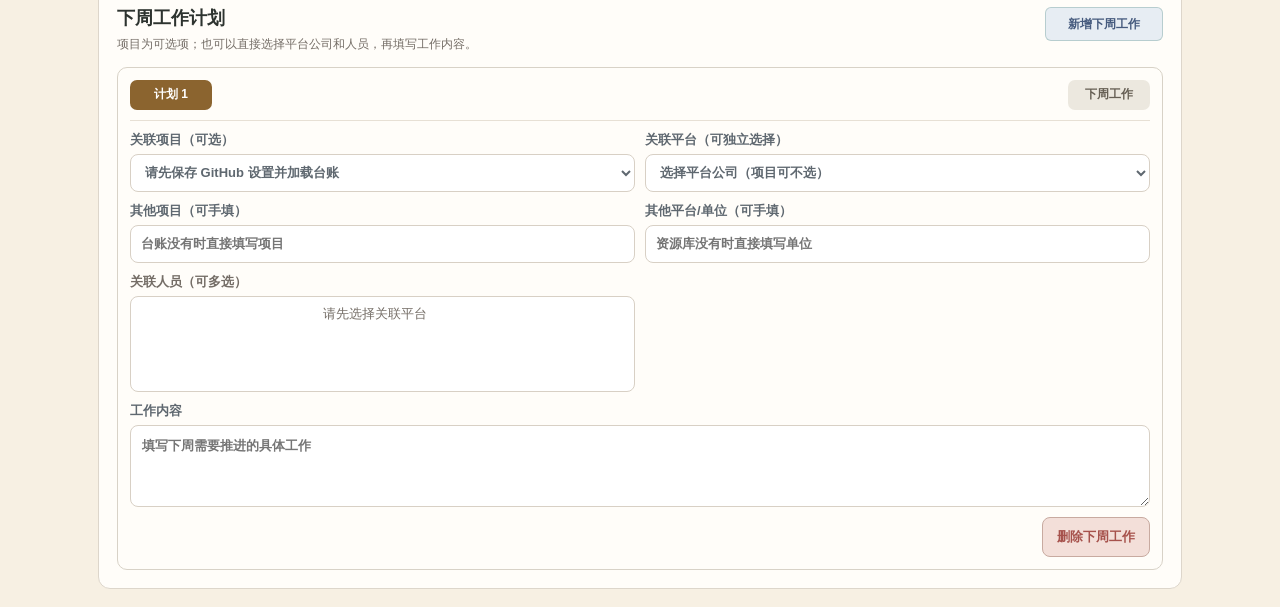
==== commit 8f6b5363: "chore: sync GitHub Pages files" ====
--- a/index.html
+++ b/index.html
@@ -4,7 +4,7 @@
   <meta charset="utf-8">
   <meta name="viewport" content="width=device-width, initial-scale=1">
   <title>填写本周小结</title>
-  <link rel="stylesheet" href="styles.css?v=20260827-visit-count-1">
+  <link rel="stylesheet" href="styles.css?v=20260927-progress-import-1">
 </head>
 <body class="weekly-input-page">
   <header class="app-topbar">
@@ -45,11 +45,13 @@
 
       <div class="weekly-form-actions">
         <div>
-          <strong>保存本周小结</strong>
-          <span>暂存可反复修改；完成后供本地台账读取。</span>
+          <strong>本周周报流程</strong>
+          <span>1. 暂存或完成填写　2. 进度导入并更新台账　3. 生成 PDF 周报</span>
         </div>
         <button id="saveWeeklyDraftButton" type="button">暂存</button>
         <button id="completeWeeklyButton" type="button">完成</button>
+        <button id="importWeeklyProgressButton" type="button">进度导入</button>
+        <a id="generateWeeklyPdfLink" class="weekly-action-link" href="#" aria-disabled="true">生成 PDF 周报</a>
       </div>
       <div id="weeklyFormResult" class="weekly-result" aria-live="polite"></div>
 
@@ -83,6 +85,6 @@
   </main>
 
   <script src="platform_sorting.js?v=20260827-province-groups-1"></script>
-  <script src="weekly_input.js?v=20260913-independent-project-1"></script>
+  <script src="weekly_input.js?v=20260927-progress-import-1"></script>
 </body>
 </html>
--- a/styles.css
+++ b/styles.css
@@ -357,6 +357,20 @@
   font-weight: 800;
 }
 
+.weekly-form-actions .weekly-action-link[aria-disabled="true"] {
+  border-color: #c9c9c9;
+  background: #eeeeec;
+  color: #8a8a86;
+  cursor: not-allowed;
+  pointer-events: auto;
+}
+
+#importWeeklyProgressButton {
+  border-color: #315d87;
+  background: #315d87;
+  color: #fff;
+}
+
 .weekly-input-header h1 {
   margin: 0;
   color: var(--ink);
@@ -979,6 +993,89 @@
   gap: 9px;
 }
 
+.ledger-view-nav {
+  display: flex;
+  flex-wrap: wrap;
+  gap: 8px;
+}
+
+.ledger-command-grid {
+  display: grid;
+  grid-template-columns: minmax(0, 1.35fr) minmax(220px, 0.8fr) minmax(0, 1fr);
+  gap: 10px;
+}
+
+.ledger-command-card {
+  display: flex;
+  min-height: 132px;
+  flex-direction: column;
+  justify-content: space-between;
+  gap: 14px;
+  border: 1px solid #d8d2c8;
+  border-radius: 11px;
+  background: #fff;
+  padding: 15px;
+  transition: border-color 180ms ease, transform 180ms ease, box-shadow 180ms ease;
+}
+
+.ledger-command-card:hover {
+  border-color: #afa493;
+  box-shadow: 0 8px 20px rgb(63 53 39 / 0.08);
+  transform: translateY(-1px);
+}
+
+.ledger-command-card p,
+.ledger-command-card h2 {
+  margin: 0;
+}
+
+.ledger-command-card p {
+  color: #947245;
+  font-size: 10px;
+  font-weight: 900;
+  letter-spacing: 0.14em;
+}
+
+.ledger-command-card h2 {
+  margin-top: 3px;
+  font-size: 19px;
+  letter-spacing: -0.02em;
+}
+
+.ledger-command-card span {
+  display: block;
+  max-width: 56ch;
+  margin-top: 5px;
+  line-height: 1.55;
+}
+
+.ledger-command-actions {
+  display: flex;
+  flex-wrap: wrap;
+  gap: 8px;
+}
+
+.ledger-command-actions button,
+.ledger-command-card > button,
+.ledger-command-actions .weekly-action-link {
+  width: auto;
+}
+
+.ledger-pdf-link {
+  border-color: #315d87;
+  background: #315d87;
+  color: #fff;
+}
+
+.ledger-create-card {
+  border-color: #b9c9c3;
+  background: #f4f8f6;
+}
+
+.ledger-export-card {
+  background: #f8f5ef;
+}
+
 .ledger-view-main {
   display: grid;
   grid-template-columns: minmax(410px, 500px) minmax(0, 1fr);
@@ -1882,5 +1979,7 @@
 }
 .ledger-platform-section{margin:14px 0;border:1px solid #d8dfe8;border-radius:12px;background:#f8fafc;padding:14px}.ledger-platform-section header{display:flex;align-items:center;justify-content:space-between;gap:12px}.ledger-platform-section h4,.ledger-platform-section p{margin:0}.ledger-platform-section header a{font-size:12px;font-weight:800;color:#315d87}.ledger-platform-section p{margin-top:9px;color:#6b7683;font-size:12px}.ledger-platform-tags{display:flex;flex-wrap:wrap;gap:8px;margin-top:10px}.ledger-platform-tags a{border:1px solid #b8c7d8;border-radius:999px;background:#eaf0f7;color:#344f70;padding:6px 10px;font-size:12px;font-weight:800;text-decoration:none}.ledger-platform-tags span{color:#6b7683;font-size:12px}.online-project-link{color:inherit;text-decoration:none}.online-project-link:hover article{border-color:#7891ae;background:#f1f6fb}
 
-.ledger-record-actions{display:flex;gap:8px;align-items:center}.ledger-record-actions button{width:auto}.ledger-editor-dialog{width:min(1060px,94vw);max-height:90vh}.ledger-editor-dialog form{max-height:90vh;overflow:auto}.ledger-editor-fields{display:grid;gap:18px;margin:18px 0}.ledger-editor-group{border:1px solid #dedbd3;border-radius:12px;background:#faf9f6;padding:16px}.ledger-editor-group h3{margin:0 0 12px}.ledger-editor-grid{display:grid;grid-template-columns:repeat(3,minmax(0,1fr));gap:12px}.ledger-editor-grid label{display:grid;gap:5px;font-size:13px}.ledger-editor-grid .wide{grid-column:1/-1}.ledger-editor-grid textarea{min-height:86px;resize:vertical}.ledger-progress-section{margin:16px 0;border:1px solid #dedbd3;border-radius:12px;background:#fff;padding:16px}.ledger-progress-section>header{display:flex;align-items:center;justify-content:space-between;gap:12px}.ledger-progress-section>header h4{margin:0}.ledger-progress-section>header button{width:auto}.ledger-progress-list{display:grid;gap:9px;margin-top:12px}.ledger-progress-item{display:grid;grid-template-columns:110px minmax(0,1fr) auto;gap:12px;align-items:start;border-left:3px solid #35665d;border-radius:0 9px 9px 0;background:#f5f7f6;padding:11px 12px}.ledger-progress-item time{font-weight:800;color:#35665d}.ledger-progress-item strong,.ledger-progress-item span{display:block}.ledger-progress-item p{white-space:pre-wrap;margin:5px 0 0}.ledger-progress-item span{margin-top:5px;color:#706d65;font-size:12px}.ledger-progress-item div:last-child{display:flex;gap:5px}.ledger-progress-item button{width:auto;padding:5px 8px}.ledger-master-warning{border-radius:9px;background:#fff4d8;padding:10px 12px;color:#76561f;font-size:12px;font-weight:700}
-@media(max-width:900px){.ledger-editor-grid{grid-template-columns:1fr 1fr}.ledger-progress-item{grid-template-columns:1fr}.ledger-record-actions{flex-wrap:wrap}}@media(max-width:620px){.ledger-editor-grid{grid-template-columns:1fr}.ledger-editor-grid .wide{grid-column:auto}}
+.ledger-record-actions{display:flex;gap:8px;align-items:center}.ledger-record-actions button{width:auto}.ledger-editor-dialog{width:min(1060px,94vw);max-height:90vh}.ledger-editor-dialog form{max-height:90vh;overflow:auto}.ledger-editor-fields{display:grid;gap:18px;margin:18px 0}.ledger-editor-group{border:1px solid #dedbd3;border-radius:12px;background:#faf9f6;padding:16px}.ledger-editor-group h3{margin:0 0 12px}.ledger-editor-grid{display:grid;grid-template-columns:repeat(3,minmax(0,1fr));gap:12px}.ledger-editor-grid label{display:grid;gap:5px;font-size:13px}.ledger-editor-grid .wide{grid-column:1/-1}.ledger-editor-grid textarea{min-height:86px;resize:vertical}.ledger-platform-editor header{display:flex;align-items:start;justify-content:space-between;gap:14px}.ledger-platform-editor header h3,.ledger-platform-editor header p{margin:0}.ledger-platform-editor header p{margin-top:5px;color:var(--muted);font-size:12px}.ledger-platform-editor header a{color:#315d87;font-size:12px;font-weight:800}.ledger-platform-choice-grid{display:grid;grid-template-columns:repeat(3,minmax(0,1fr));gap:8px;margin-top:14px;max-height:260px;overflow:auto;padding:2px}.ledger-platform-choice{display:flex;align-items:flex-start;gap:9px;border:1px solid #d8dfe3;border-radius:9px;background:#fff;padding:9px;cursor:pointer;transition:border-color 160ms ease,background 160ms ease}.ledger-platform-choice:has(input:checked){border-color:#537a70;background:#edf5f1}.ledger-platform-choice input{width:auto;margin-top:3px}.ledger-platform-choice span,.ledger-platform-choice small{display:block}.ledger-platform-choice small{margin-top:2px;color:var(--muted);font-size:11px}.ledger-progress-section{margin:16px 0;border:1px solid #dedbd3;border-radius:12px;background:#fff;padding:16px}.ledger-progress-section>header{display:flex;align-items:center;justify-content:space-between;gap:12px}.ledger-progress-section>header h4{margin:0}.ledger-progress-section>header button{width:auto}.ledger-progress-list{display:grid;gap:9px;margin-top:12px}.ledger-progress-item{display:grid;grid-template-columns:110px minmax(0,1fr) auto;gap:12px;align-items:start;border-left:3px solid #35665d;border-radius:0 9px 9px 0;background:#f5f7f6;padding:11px 12px}.ledger-progress-item time{font-weight:800;color:#35665d}.ledger-progress-item strong,.ledger-progress-item span{display:block}.ledger-progress-item p{white-space:pre-wrap;margin:5px 0 0}.ledger-progress-item span{margin-top:5px;color:#706d65;font-size:12px}.ledger-progress-item div:last-child{display:flex;gap:5px}.ledger-progress-item button{width:auto;padding:5px 8px}.ledger-master-warning{border-radius:9px;background:#fff4d8;padding:10px 12px;color:#76561f;font-size:12px;font-weight:700}
+@media(max-width:1100px){.ledger-command-grid{grid-template-columns:1fr 1fr}.ledger-sync-card{grid-column:1/-1}}@media(max-width:900px){.ledger-editor-grid,.ledger-platform-choice-grid{grid-template-columns:1fr 1fr}.ledger-progress-item{grid-template-columns:1fr}.ledger-record-actions{flex-wrap:wrap}}@media(max-width:620px){.ledger-command-grid,.ledger-editor-grid,.ledger-platform-choice-grid{grid-template-columns:1fr}.ledger-sync-card{grid-column:auto}.ledger-editor-grid .wide{grid-column:auto}.ledger-command-actions{align-items:stretch;flex-direction:column}.ledger-command-actions button,.ledger-command-card>button,.ledger-command-actions .weekly-action-link{width:100%}}
+
+.weekly-folder-button{display:inline-flex;width:auto;margin-left:8px;border:0;background:transparent;color:#315d87;padding:0;font:inherit;font-weight:800;text-decoration:underline;cursor:pointer}.weekly-folder-button:hover{color:#1f456b}.weekly-folder-button:focus-visible{outline:2px solid #315d87;outline-offset:3px}.weekly-folder-button:disabled{color:var(--muted);cursor:wait}
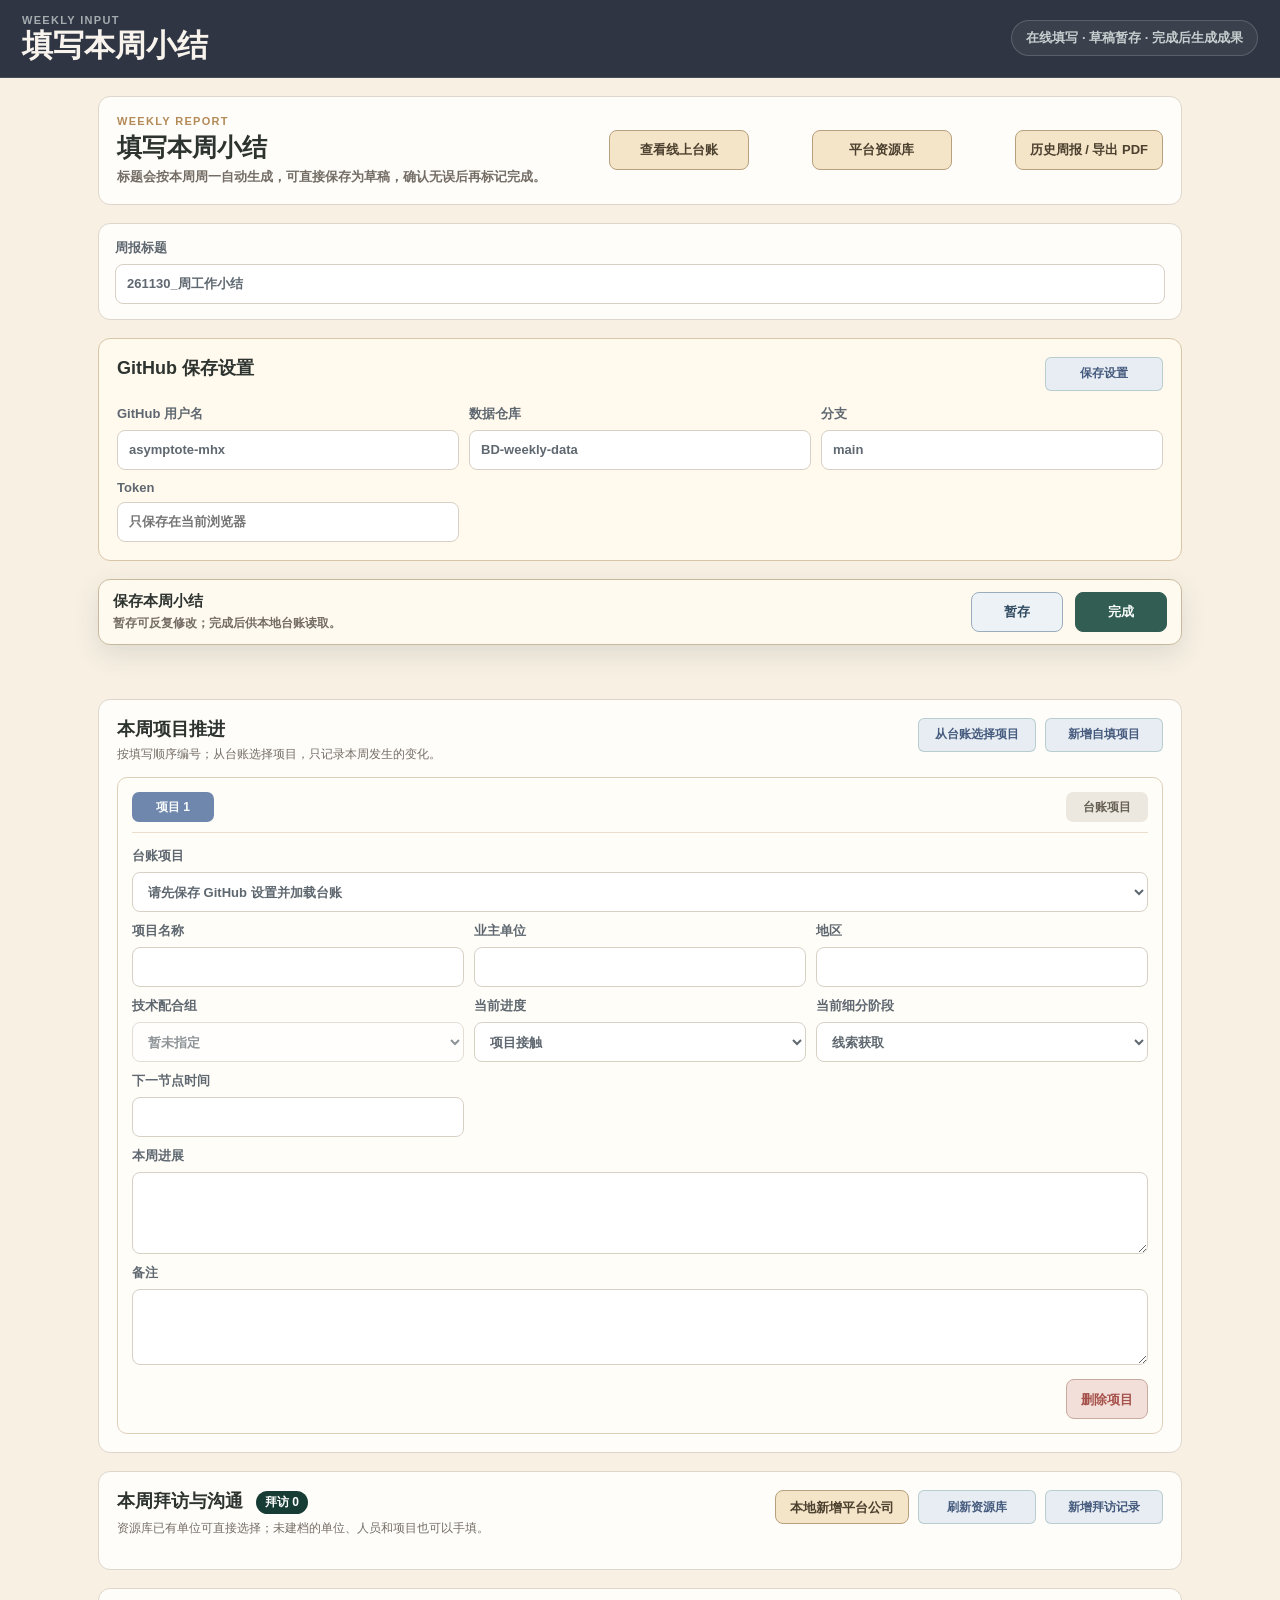
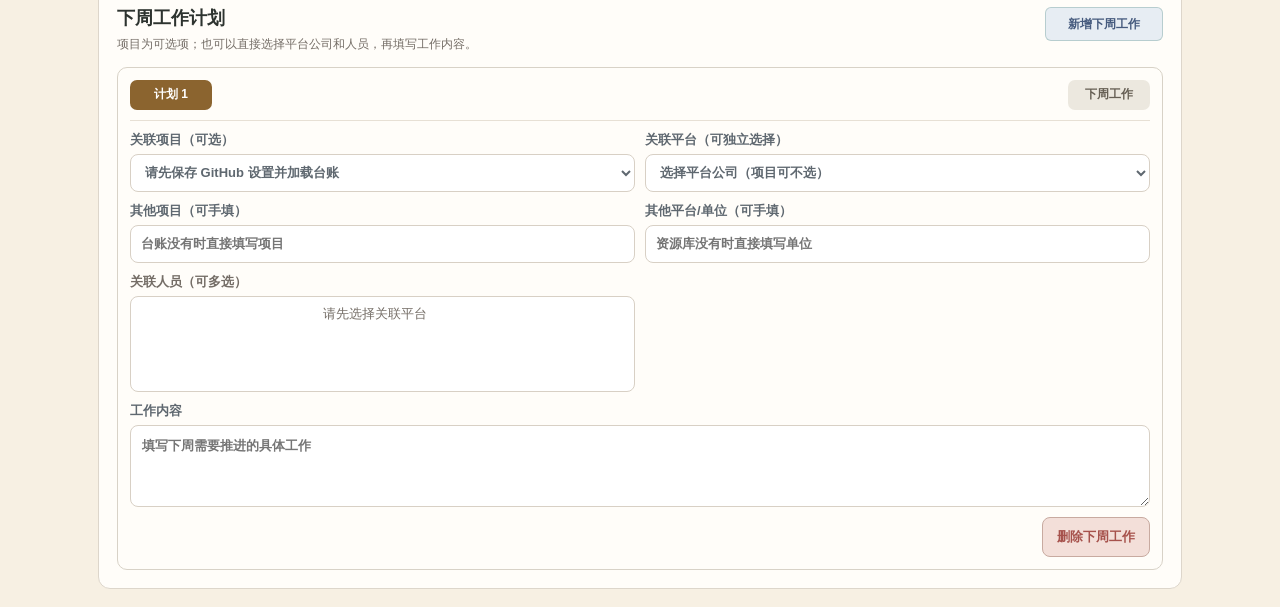
==== commit e9fd7f55: "chore: sync GitHub Pages files" ====
--- a/index.html
+++ b/index.html
@@ -4,7 +4,7 @@
   <meta charset="utf-8">
   <meta name="viewport" content="width=device-width, initial-scale=1">
   <title>填写本周小结</title>
-  <link rel="stylesheet" href="styles.css?v=20260927-progress-import-1">
+  <link rel="stylesheet" href="styles.css?v=20260827-visit-count-1">
 </head>
 <body class="weekly-input-page">
   <header class="app-topbar">
@@ -45,13 +45,11 @@
 
       <div class="weekly-form-actions">
         <div>
-          <strong>本周周报流程</strong>
-          <span>1. 暂存或完成填写　2. 进度导入并更新台账　3. 生成 PDF 周报</span>
+          <strong>保存本周小结</strong>
+          <span>暂存可反复修改；完成后供本地台账读取。</span>
         </div>
         <button id="saveWeeklyDraftButton" type="button">暂存</button>
         <button id="completeWeeklyButton" type="button">完成</button>
-        <button id="importWeeklyProgressButton" type="button">进度导入</button>
-        <a id="generateWeeklyPdfLink" class="weekly-action-link" href="#" aria-disabled="true">生成 PDF 周报</a>
       </div>
       <div id="weeklyFormResult" class="weekly-result" aria-live="polite"></div>
 
@@ -85,6 +83,6 @@
   </main>
 
   <script src="platform_sorting.js?v=20260827-province-groups-1"></script>
-  <script src="weekly_input.js?v=20260927-progress-import-1"></script>
+  <script src="weekly_input.js?v=20260927-ledger-sync-1"></script>
 </body>
 </html>
--- a/styles.css
+++ b/styles.css
@@ -357,20 +357,6 @@
   font-weight: 800;
 }
 
-.weekly-form-actions .weekly-action-link[aria-disabled="true"] {
-  border-color: #c9c9c9;
-  background: #eeeeec;
-  color: #8a8a86;
-  cursor: not-allowed;
-  pointer-events: auto;
-}
-
-#importWeeklyProgressButton {
-  border-color: #315d87;
-  background: #315d87;
-  color: #fff;
-}
-
 .weekly-input-header h1 {
   margin: 0;
   color: var(--ink);
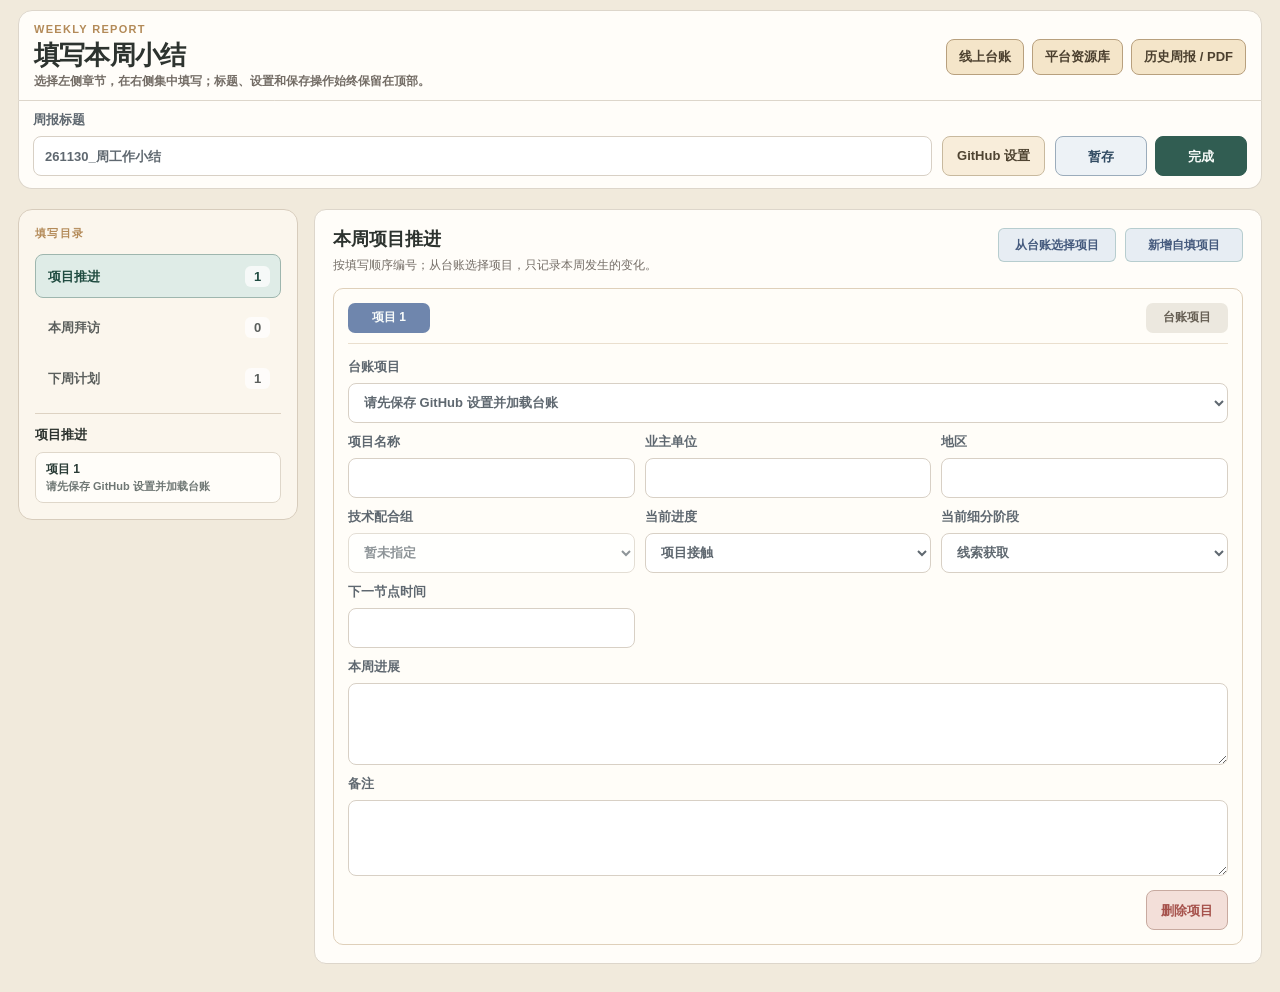
==== commit 5cefd539: "feat: add searchable visit projects and project discussions" ====
--- a/index.html
+++ b/index.html
@@ -5,6 +5,7 @@
   <meta name="viewport" content="width=device-width, initial-scale=1">
   <title>填写本周小结</title>
   <link rel="stylesheet" href="styles.css?v=20260827-visit-count-1">
+  <link rel="stylesheet" href="weekly_experience.css?v=20261123-split-layout-1">
 </head>
 <body class="weekly-input-page">
   <header class="app-topbar">
@@ -17,43 +18,57 @@
 
   <main class="weekly-page-shell">
     <section id="weeklyInputPanel" class="weekly-input-panel">
-      <div class="weekly-input-header">
-        <div>
-          <p class="eyebrow">Weekly Report</p>
-          <h1>填写本周小结</h1>
-          <span>标题会按本周周一自动生成，可直接保存为草稿，确认无误后再标记完成。</span>
+      <header class="weekly-sticky-workspace">
+        <div class="weekly-input-header">
+          <div>
+            <p class="eyebrow">Weekly Report</p>
+            <h1>填写本周小结</h1>
+            <span>选择左侧章节，在右侧集中填写；标题、设置和保存操作始终保留在顶部。</span>
+          </div>
+          <nav class="weekly-top-links" aria-label="相关页面">
+            <a href="ledger.html" class="weekly-action-link">线上台账</a>
+            <a href="resources.html" class="weekly-action-link">平台资源库</a>
+            <a href="reports.html" class="weekly-action-link">历史周报 / PDF</a>
+          </nav>
         </div>
-        <a href="ledger.html" class="weekly-action-link">查看线上台账</a>
-        <a href="resources.html" class="weekly-action-link">平台资源库</a>
-        <a href="reports.html" class="weekly-action-link">历史周报 / 导出 PDF</a>
-      </div>
+        <div class="weekly-command-bar">
+          <label class="weekly-title-label">周报标题<input id="weeklyTitleInput" autocomplete="off"></label>
+          <details class="github-settings-menu">
+            <summary>GitHub 设置</summary>
+            <section id="githubSettingsPanel" class="weekly-form-section github-settings-panel">
+              <div class="structured-header"><h2>GitHub 保存设置</h2><button id="saveGithubSettingsButton" type="button">保存设置</button></div>
+              <div class="github-settings-grid">
+                <label>GitHub 用户名<input id="githubOwnerInput" value="asymptote-mhx" autocomplete="username"></label>
+                <label>数据仓库<input id="githubRepoInput" value="BD-weekly-data" autocomplete="off"></label>
+                <label>分支<input id="githubBranchInput" value="main" autocomplete="off"></label>
+                <label class="full-width">Token<input id="githubTokenInput" type="password" autocomplete="off" placeholder="只保存在当前浏览器"></label>
+              </div>
+            </section>
+          </details>
+          <div class="weekly-form-actions">
+            <button id="saveWeeklyDraftButton" type="button">暂存</button>
+            <button id="completeWeeklyButton" type="button">完成</button>
+          </div>
+        </div>
+        <div id="weeklyFormResult" class="weekly-result" aria-live="polite"></div>
+      </header>
 
-      <label class="weekly-title-label">周报标题<input id="weeklyTitleInput" autocomplete="off"></label>
+      <div class="weekly-editor-layout">
+        <aside class="weekly-section-sidebar" aria-label="周报章节">
+          <p class="eyebrow">填写目录</p>
+          <nav class="weekly-section-tabs">
+            <button type="button" data-weekly-section="projects" class="active"><span>项目推进</span><b id="weeklyProjectNavCount">0</b></button>
+            <button type="button" data-weekly-section="visits"><span>本周拜访</span><b id="weeklyVisitNavCount">0</b></button>
+            <button type="button" data-weekly-section="plans"><span>下周计划</span><b id="weeklyPlanNavCount">0</b></button>
+          </nav>
+          <div class="weekly-nav-summary">
+            <strong id="weeklyNavSummaryTitle">项目推进</strong>
+            <div id="weeklyNavItems" class="weekly-nav-items"></div>
+          </div>
+        </aside>
 
-      <section id="githubSettingsPanel" class="weekly-form-section github-settings-panel">
-        <div class="structured-header">
-          <h2>GitHub 保存设置</h2>
-          <button id="saveGithubSettingsButton" type="button">保存设置</button>
-        </div>
-        <div class="github-settings-grid">
-          <label>GitHub 用户名<input id="githubOwnerInput" value="asymptote-mhx" autocomplete="username"></label>
-          <label>数据仓库<input id="githubRepoInput" value="BD-weekly-data" autocomplete="off"></label>
-          <label>分支<input id="githubBranchInput" value="main" autocomplete="off"></label>
-          <label class="full-width">Token<input id="githubTokenInput" type="password" autocomplete="off" placeholder="只保存在当前浏览器"></label>
-        </div>
-      </section>
-
-      <div class="weekly-form-actions">
-        <div>
-          <strong>保存本周小结</strong>
-          <span>暂存可反复修改；完成后供本地台账读取。</span>
-        </div>
-        <button id="saveWeeklyDraftButton" type="button">暂存</button>
-        <button id="completeWeeklyButton" type="button">完成</button>
-      </div>
-      <div id="weeklyFormResult" class="weekly-result" aria-live="polite"></div>
-
-      <section class="weekly-form-section">
+        <div class="weekly-editor-content">
+      <section id="weeklyProjectsSection" class="weekly-form-section" data-weekly-section-panel="projects">
         <div class="structured-header">
           <div><h2>本周项目推进</h2><p>按填写顺序编号；从台账选择项目，只记录本周发生的变化。</p></div>
           <button id="addLedgerWeeklyProjectButton" type="button">从台账选择项目</button>
@@ -62,7 +77,7 @@
         <div id="weeklyProjectRows" class="weekly-rows"></div>
       </section>
 
-      <section class="weekly-form-section">
+      <section id="weeklyVisitsSection" class="weekly-form-section" data-weekly-section-panel="visits" hidden>
         <div class="structured-header">
           <div><h2>本周拜访与沟通 <span id="weeklyVisitCount" class="weekly-count-badge">拜访 0</span></h2><p>资源库已有单位可直接选择；未建档的单位、人员和项目也可以手填。</p></div>
           <a id="newPlatformCompanyLink" class="weekly-action-link" href="http://127.0.0.1:8798/resources.html" target="_blank" rel="noopener">本地新增平台公司</a>
@@ -72,17 +87,19 @@
         <div id="weeklyVisitRows" class="weekly-rows"></div>
       </section>
 
-      <section class="weekly-form-section">
+      <section id="weeklyPlansSection" class="weekly-form-section" data-weekly-section-panel="plans" hidden>
         <div class="structured-header">
           <div><h2>下周工作计划</h2><p>项目为可选项；也可以直接选择平台公司和人员，再填写工作内容。</p></div>
           <button id="addWeeklyPlanButton" type="button">新增下周工作</button>
         </div>
         <div id="weeklyPlanRows" class="weekly-rows"></div>
       </section>
+        </div>
+      </div>
     </section>
   </main>
 
   <script src="platform_sorting.js?v=20260827-province-groups-1"></script>
-  <script src="weekly_input.js?v=20260927-ledger-sync-1"></script>
+  <script src="weekly_input.js?v=20261123-split-layout-1"></script>
 </body>
 </html>
--- a/weekly_experience.css
+++ b/weekly_experience.css
@@ -0,0 +1,371 @@
+.weekly-input-page > .app-topbar {
+  display: none;
+}
+
+.weekly-input-page {
+  background: #f1eadc;
+}
+
+.weekly-page-shell {
+  width: min(100%, 1680px);
+  max-width: 1680px;
+  padding: 0 18px 28px;
+}
+
+.weekly-input-panel {
+  display: grid;
+  gap: 0;
+}
+
+.weekly-sticky-workspace {
+  position: sticky;
+  top: 0;
+  z-index: 30;
+  display: grid;
+  gap: 0;
+  padding: 10px 0 12px;
+  background: rgb(241 234 220 / 0.94);
+  backdrop-filter: blur(14px);
+}
+
+.weekly-sticky-workspace .weekly-input-header {
+  display: grid;
+  grid-template-columns: minmax(260px, 1fr) auto;
+  gap: 16px;
+  border-radius: 14px 14px 0 0;
+  padding: 12px 15px 10px;
+}
+
+.weekly-sticky-workspace .weekly-input-header h1 {
+  font-size: clamp(21px, 2vw, 27px);
+  letter-spacing: -0.03em;
+}
+
+.weekly-sticky-workspace .weekly-input-header > div > span {
+  margin-top: 3px;
+  font-size: 12px;
+}
+
+.weekly-top-links {
+  display: flex;
+  align-items: center;
+  gap: 8px;
+}
+
+.weekly-top-links .weekly-action-link {
+  min-width: 0;
+  min-height: 36px;
+  padding-inline: 12px;
+}
+
+.weekly-command-bar {
+  display: grid;
+  grid-template-columns: minmax(280px, 1fr) auto auto;
+  align-items: end;
+  gap: 10px;
+  border: 1px solid #ddd6cb;
+  border-top: 0;
+  border-radius: 0 0 14px 14px;
+  background: #fffdf9;
+  padding: 10px 14px 12px;
+}
+
+.weekly-command-bar .weekly-title-label {
+  border: 0;
+  border-radius: 0;
+  background: transparent;
+  padding: 0;
+}
+
+.github-settings-menu {
+  position: relative;
+}
+
+.github-settings-menu > summary {
+  display: grid;
+  min-height: 40px;
+  place-items: center;
+  border: 1px solid #c8b99e;
+  border-radius: 8px;
+  background: #f8edda;
+  padding: 0 14px;
+  color: #4f4432;
+  cursor: pointer;
+  font-size: 13px;
+  font-weight: 800;
+  list-style: none;
+}
+
+.github-settings-menu > summary::-webkit-details-marker { display: none; }
+.github-settings-menu[open] > summary { background: #ead9ba; }
+
+.github-settings-menu .github-settings-panel {
+  position: absolute;
+  top: calc(100% + 9px);
+  right: 0;
+  z-index: 40;
+  width: min(720px, calc(100vw - 36px));
+  box-shadow: 0 18px 44px rgb(74 54 25 / 0.18);
+}
+
+.weekly-command-bar .weekly-form-actions {
+  position: static;
+  display: flex;
+  gap: 8px;
+  border: 0;
+  background: transparent;
+  box-shadow: none;
+  padding: 0;
+}
+
+.weekly-command-bar .weekly-form-actions button {
+  min-width: 88px;
+}
+
+.weekly-sticky-workspace .weekly-result {
+  min-height: 0;
+  margin: 0;
+  padding: 0 14px;
+  font-size: 12px;
+}
+
+.weekly-sticky-workspace .weekly-result:not(:empty) {
+  margin-top: 6px;
+  border-left: 3px solid #6f9489;
+  padding: 5px 10px;
+  background: #fffdf9;
+}
+
+.weekly-editor-layout {
+  display: grid;
+  grid-template-columns: minmax(220px, 280px) minmax(0, 1fr);
+  gap: 16px;
+  align-items: start;
+  padding-top: 8px;
+}
+
+.weekly-section-sidebar {
+  position: sticky;
+  top: 154px;
+  display: grid;
+  gap: 13px;
+  max-height: calc(100dvh - 170px);
+  overflow: hidden;
+  border: 1px solid #d7ccbc;
+  border-radius: 14px;
+  background: #fbf6ed;
+  padding: 16px;
+}
+
+.weekly-section-sidebar > .eyebrow { margin: 0; }
+
+.weekly-section-tabs {
+  display: grid;
+  gap: 7px;
+}
+
+.weekly-section-tabs button {
+  display: grid;
+  grid-template-columns: 1fr auto;
+  align-items: center;
+  min-height: 44px;
+  border: 1px solid transparent;
+  border-radius: 8px;
+  background: transparent;
+  padding: 0 10px 0 12px;
+  color: #5b5f5d;
+  cursor: pointer;
+  text-align: left;
+  transition: background 180ms ease, border-color 180ms ease, transform 180ms ease;
+}
+
+.weekly-section-tabs button:hover { background: #f0e6d6; }
+.weekly-section-tabs button:active { transform: translateY(1px); }
+.weekly-section-tabs button.active { border-color: #9eb6ae; background: #dfece7; color: #204c41; }
+.weekly-section-tabs button:focus-visible,
+.weekly-nav-items button:focus-visible { outline: 3px solid rgb(61 111 99 / 0.25); outline-offset: 2px; }
+
+.weekly-section-tabs b {
+  min-width: 25px;
+  border-radius: 6px;
+  background: rgb(255 255 255 / 0.72);
+  padding: 3px 6px;
+  font-variant-numeric: tabular-nums;
+  text-align: center;
+}
+
+.weekly-nav-summary {
+  display: grid;
+  min-height: 0;
+  gap: 8px;
+  border-top: 1px solid #ddd2c2;
+  padding-top: 12px;
+}
+
+.weekly-nav-summary > strong { font-size: 13px; }
+
+.weekly-nav-items {
+  display: grid;
+  min-height: 0;
+  gap: 6px;
+  overflow-y: auto;
+  overscroll-behavior: contain;
+  -webkit-overflow-scrolling: touch;
+}
+
+.weekly-nav-items button {
+  display: grid;
+  gap: 3px;
+  width: 100%;
+  min-height: 0;
+  border: 1px solid #dfd7ca;
+  border-radius: 8px;
+  background: #fffdf9;
+  padding: 9px 10px;
+  color: #293b36;
+  cursor: pointer;
+  text-align: left;
+}
+
+.weekly-nav-items button:hover { border-color: #8eaaa1; background: #f5faf8; }
+.weekly-nav-items span { font-size: 12px; font-weight: 900; }
+.weekly-nav-items small { overflow: hidden; color: #6f7774; font-size: 11px; text-overflow: ellipsis; white-space: nowrap; }
+.weekly-nav-items p { margin: 0; color: #7b817f; font-size: 12px; }
+
+.weekly-editor-content {
+  min-width: 0;
+}
+
+.weekly-editor-content > .weekly-form-section {
+  margin: 0;
+  scroll-margin-top: 160px;
+}
+
+.weekly-editor-content [hidden] { display: none !important; }
+.weekly-project-row,
+.weekly-visit-card,
+.weekly-plan-row { scroll-margin-top: 160px; }
+
+.visit-project-picker {
+  grid-column: 1 / -1;
+}
+
+.visit-project-toolbar {
+  display: grid;
+  grid-template-columns: minmax(0, 1fr) auto;
+  gap: 8px;
+}
+
+.visit-project-toolbar input,
+.visit-project-toolbar button {
+  min-height: 40px;
+  border: 1px solid #c8d3cf;
+  border-radius: 8px;
+  background: #fff;
+  padding: 8px 10px;
+  color: #243732;
+  font: inherit;
+}
+
+.visit-project-toolbar button {
+  cursor: pointer;
+  color: #315d52;
+  font-weight: 800;
+}
+
+[data-visit-projects] {
+  min-height: 72px;
+  max-height: 210px;
+  -webkit-overflow-scrolling: touch;
+  contain: content;
+}
+
+[data-visit-project-summary] {
+  color: #526d65;
+}
+
+.project-discussions {
+  display: grid;
+  gap: 10px;
+  border: 1px solid #c9d8d3;
+  border-radius: 10px;
+  background: #f7fbf9;
+  padding: 12px;
+}
+
+.project-discussions-heading {
+  display: flex;
+  align-items: baseline;
+  justify-content: space-between;
+  gap: 12px;
+}
+
+.project-discussions-heading strong {
+  color: #244f44;
+  font-size: 14px;
+}
+
+.project-discussions-heading span {
+  color: #6b7773;
+  font-size: 12px;
+}
+
+[data-project-discussions] {
+  display: grid;
+  gap: 9px;
+}
+
+.project-discussion-item {
+  display: grid;
+  gap: 6px;
+}
+
+.project-discussion-item > span {
+  color: #315d52;
+  font-size: 13px;
+  font-weight: 900;
+}
+
+.project-discussion-item textarea,
+.visit-general-discussion textarea {
+  width: 100%;
+  min-height: 82px;
+  resize: vertical;
+}
+
+.project-discussion-empty {
+  margin: 0;
+  border: 1px dashed #c3d1cc;
+  border-radius: 8px;
+  padding: 14px;
+  color: #71807b;
+  text-align: center;
+}
+
+@media (max-width: 920px) {
+  .visit-project-toolbar { grid-template-columns: 1fr; }
+  .project-discussions-heading { align-items: flex-start; flex-direction: column; gap: 4px; }
+  [data-visit-projects] { max-height: 180px; }
+}
+
+@media (max-width: 860px) {
+  .weekly-page-shell { padding-inline: 10px; }
+  .weekly-sticky-workspace .weekly-input-header { grid-template-columns: 1fr; }
+  .weekly-top-links { overflow-x: auto; padding-bottom: 2px; }
+  .weekly-command-bar { grid-template-columns: minmax(0, 1fr) auto; }
+  .weekly-command-bar .weekly-title-label { grid-column: 1 / -1; }
+  .weekly-editor-layout { grid-template-columns: 1fr; }
+  .weekly-section-sidebar { position: static; max-height: none; padding: 12px; }
+  .weekly-section-sidebar > .eyebrow,
+  .weekly-nav-summary { display: none; }
+  .weekly-section-tabs { grid-template-columns: repeat(3, minmax(0, 1fr)); }
+  .weekly-section-tabs button { min-width: 0; }
+}
+
+@media (max-width: 520px) {
+  .weekly-sticky-workspace .weekly-input-header > div > span { display: none; }
+  .weekly-top-links .weekly-action-link { min-width: max-content; }
+  .weekly-command-bar .weekly-form-actions button { min-width: 72px; }
+  .github-settings-menu > summary { padding-inline: 10px; }
+  .weekly-section-tabs button { padding-inline: 7px; font-size: 12px; }
+}
